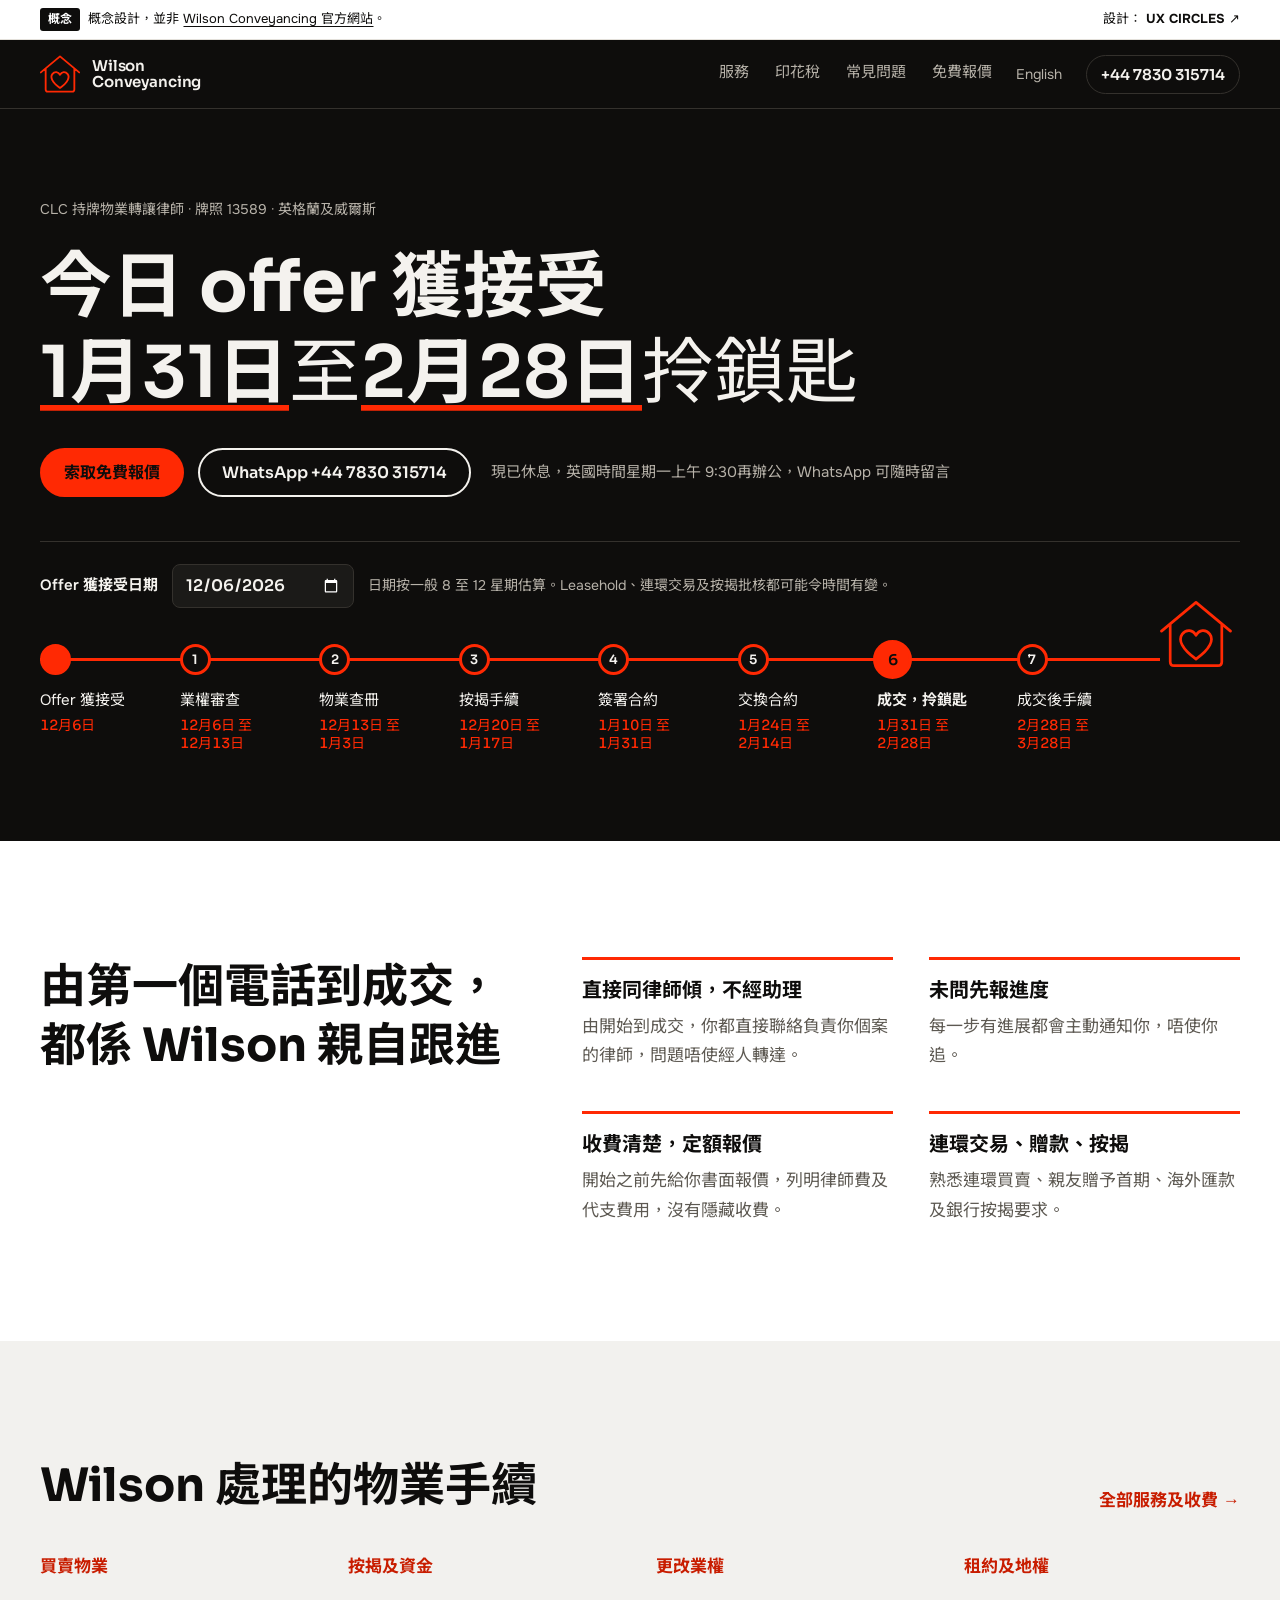
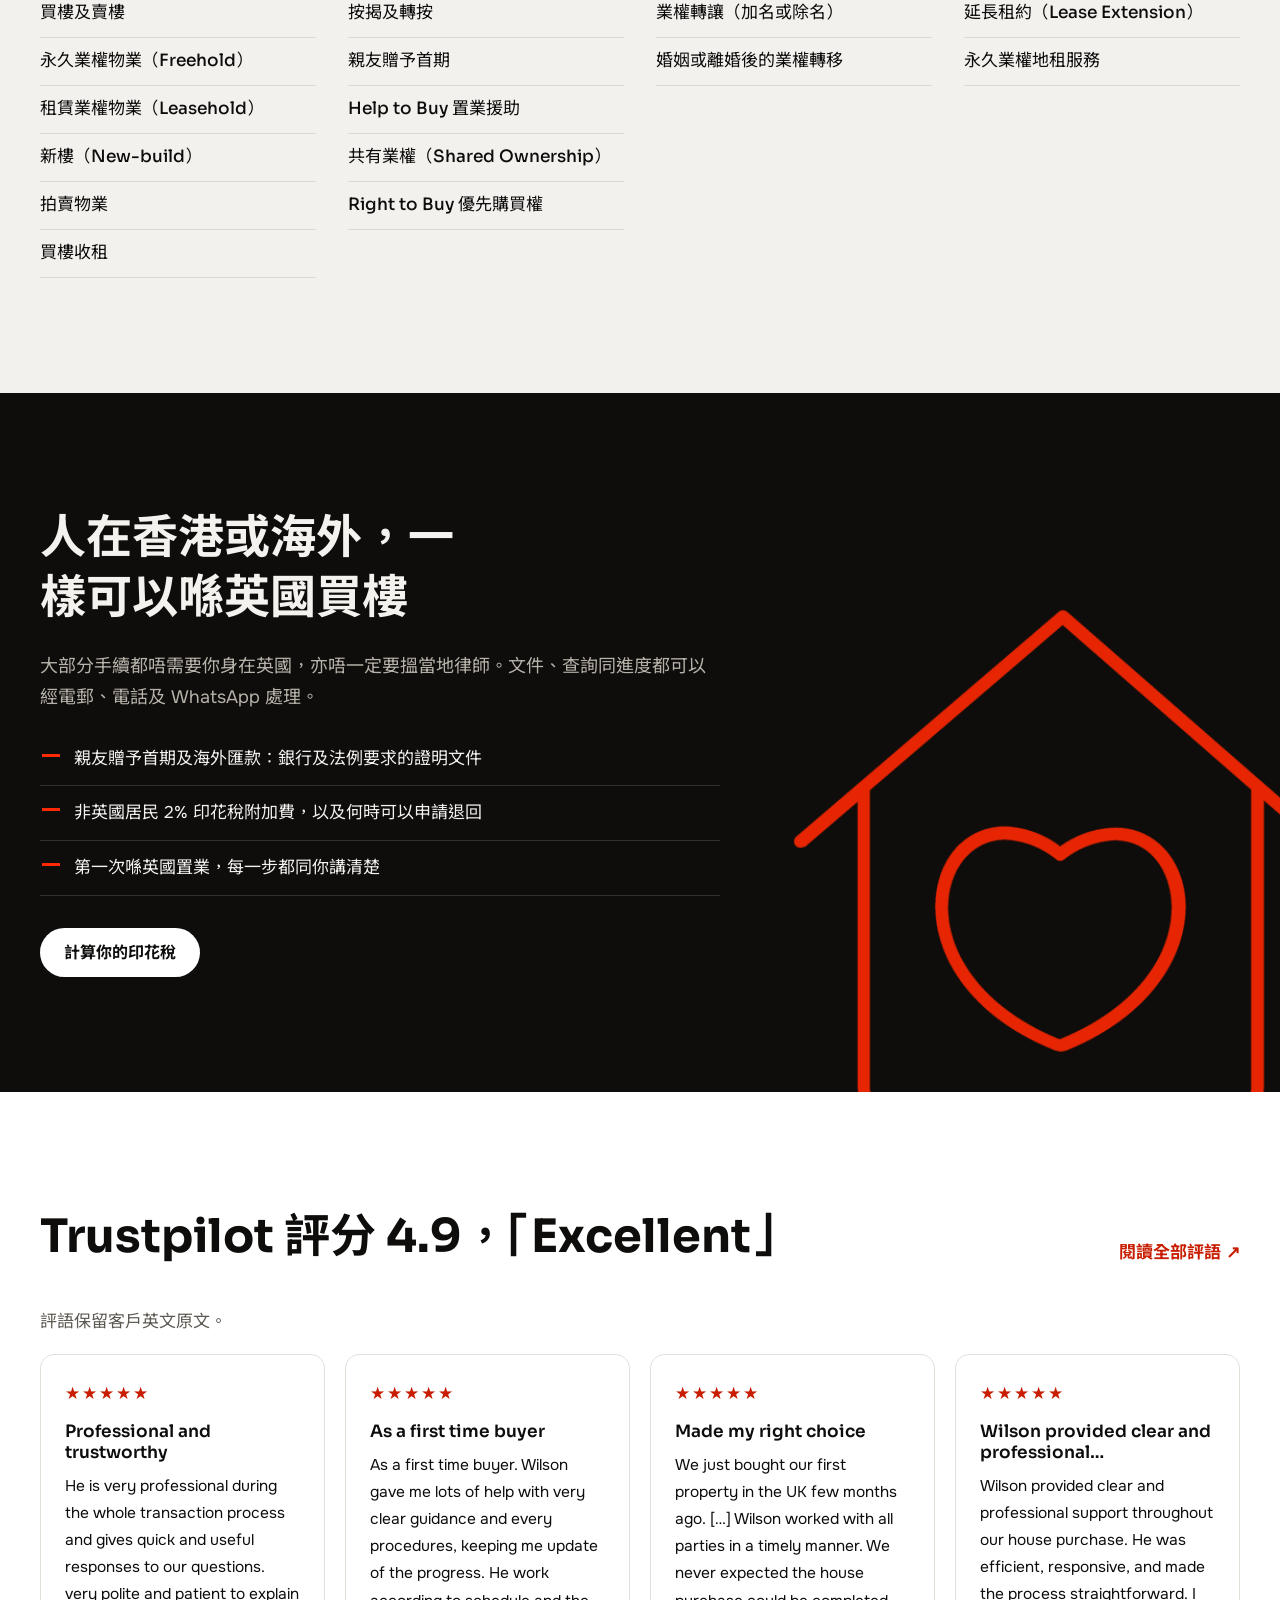
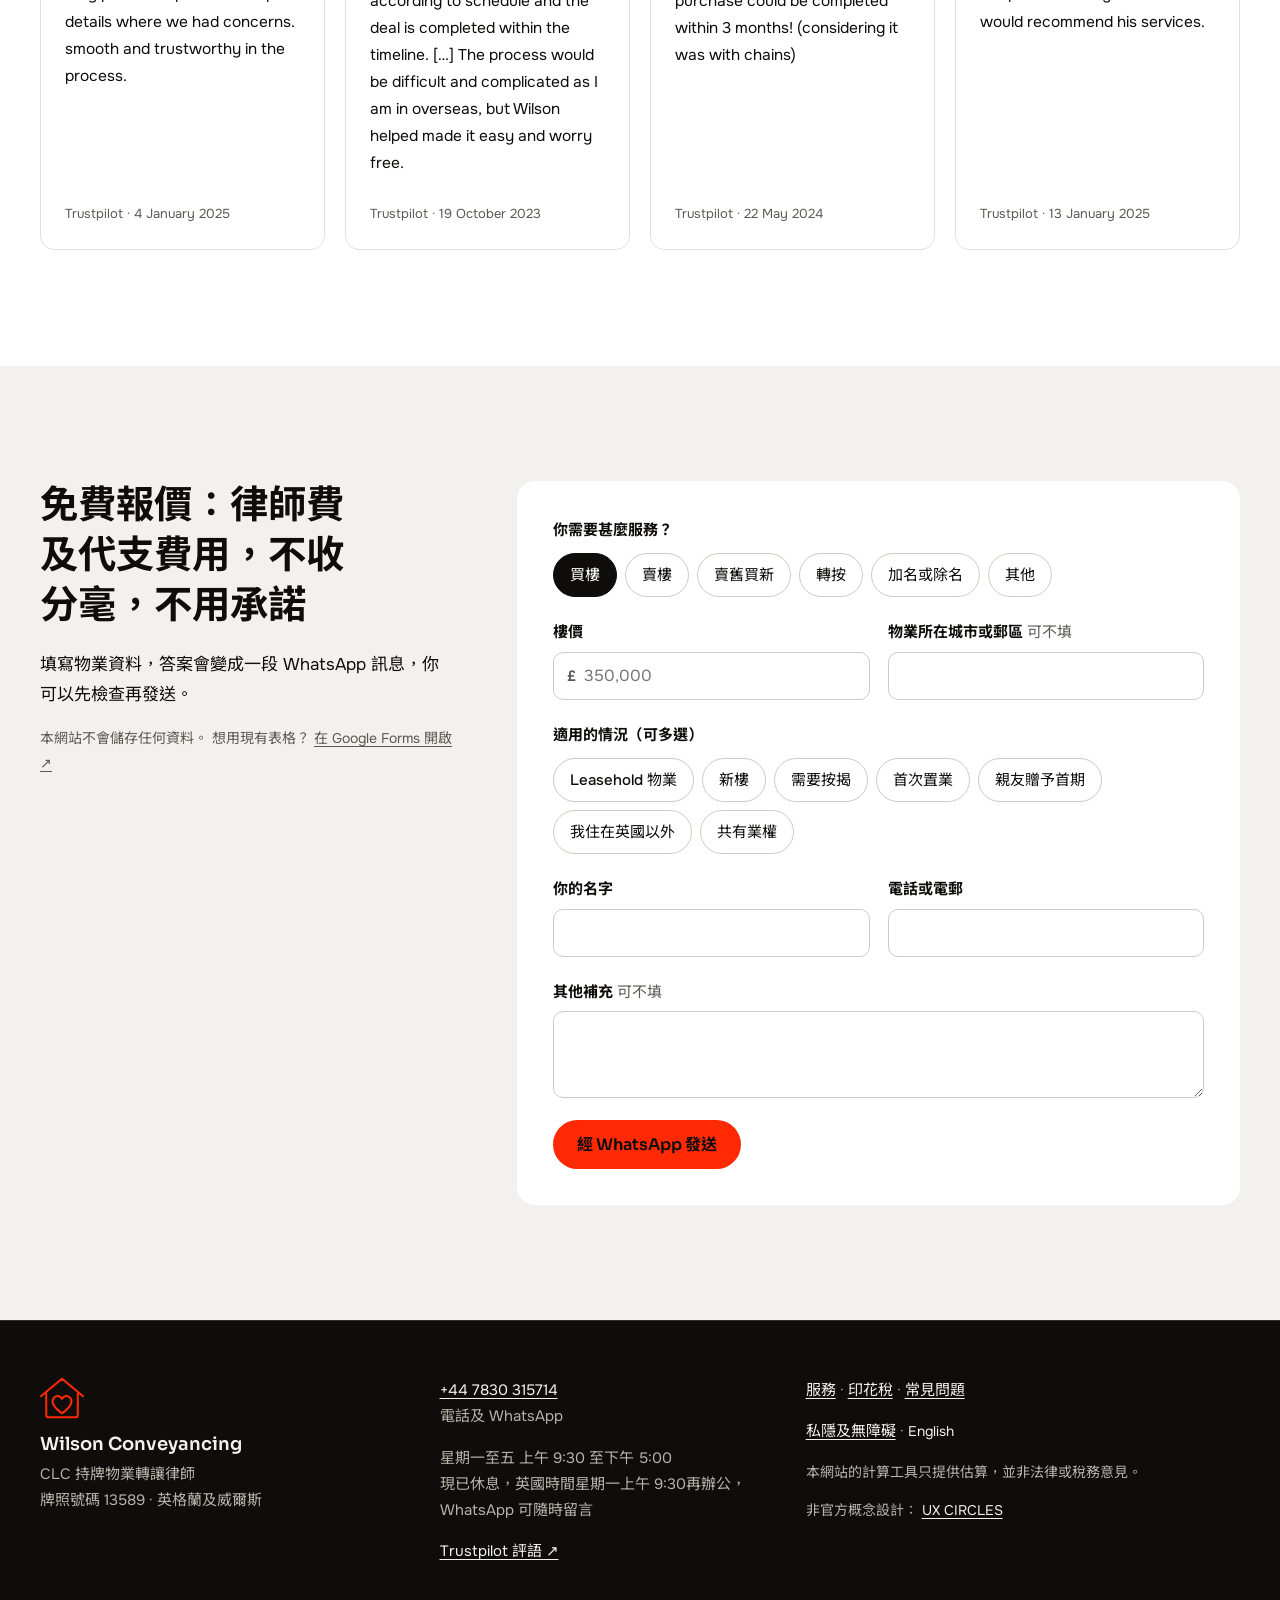
==== zh/index.html @ d103809d "Wilson Conveyancing redesign concept (EN + 繁中) Co-Authored-By: Claude Opus 5.5 <noreply@anthropic.co" ====
<!doctype html>
<html lang="zh-Hant-HK">
<head>
<meta charset="utf-8">
<meta name="viewport" content="width=device-width, initial-scale=1">
<meta name="robots" content="noindex, nofollow">
<title>Wilson Conveyancing · CLC 持牌物業轉讓律師</title>
<meta name="description" content="英格蘭及威爾斯物業轉讓，直接聯絡負責律師。免費報價。">
<link rel="alternate" hreflang="en" href="https://uxcircles.github.io/wilsonconveyancing/">
<link rel="alternate" hreflang="zh-Hant" href="https://uxcircles.github.io/wilsonconveyancing/zh/">
<link rel="icon" type="image/png" href="../assets/img/favicon.png">
<link rel="apple-touch-icon" href="../assets/img/apple-touch-icon.png">
<meta name="theme-color" content="#0e0d0c">
<link rel="preload" href="../assets/fonts/sora.woff2" as="font" type="font/woff2" crossorigin>
<link rel="preload" href="../assets/fonts/onest.woff2" as="font" type="font/woff2" crossorigin>
<link rel="stylesheet" href="../assets/site.css?v=2">
<script defer src="../assets/site.js?v=2"></script>
</head>
<body>
<a class="skip" href="#main">跳至內容</a>
<div class="concept-bar" role="note">
  <div class="wrap concept-in">
    <p><span class="concept-tag">概念</span>概念設計，並非 <a href="https://www.wilsonconveyancing.com/" target="_blank" rel="noopener">Wilson Conveyancing 官方網站</a>。</p>
    <a class="concept-by" href="https://ux-circles.com/professionals" target="_blank" rel="noopener">設計： <strong>UX CIRCLES</strong> ↗</a>
  </div>
</div>
<header class="site-head">
  <div class="wrap head-in">
    <a class="brand" href="../zh/" aria-label="Wilson Conveyancing 首頁">
      <svg class="brand-mark" viewBox="0 0 240 225" aria-hidden="true"><path d="M5 103 L120 7 L235 103 M34 79 V205 Q34 218 47 218 H193 Q206 218 206 205 V79 M120 196 C72 162 60 132 74 113 C88 95 110 99 120 117 C130 99 152 95 166 113 C180 132 168 162 120 196 Z"/></svg>
      <span class="brand-name">Wilson<br>Conveyancing</span>
    </a>
    <nav class="nav" aria-label="主選單"><a href="../zh/services.html">服務</a><a href="../zh/stamp-duty.html">印花稅</a><a href="../zh/faqs.html">常見問題</a><a href="../zh/#quote">免費報價</a></nav>
    <a class="lang" href="../" lang="en" hreflang="en">English</a>
    <a class="head-call" href="tel:+447830315714">+44 7830 315714</a>
    <button class="menu-btn" type="button" aria-expanded="false" aria-controls="menu">選單</button>
  </div>
  <div class="menu" id="menu" hidden>
    <nav class="wrap" aria-label="選單">
      <a href="../zh/services.html">服務</a><a href="../zh/stamp-duty.html">印花稅</a><a href="../zh/faqs.html">常見問題</a><a href="../zh/#quote">免費報價</a>
      <a href="tel:+447830315714">致電 +44 7830 315714</a>
      <a href="https://wa.me/447830315714?text=%E4%BD%A0%E5%A5%BD%20Wilson%EF%BC%8C%E6%88%91%E6%83%B3%E6%9F%A5%E8%A9%A2%E7%89%A9%E6%A5%AD%E8%BD%89%E8%AE%93%E3%80%82">WhatsApp</a>
      <a class="lang" href="../" lang="en" hreflang="en">English</a>
    </nav>
  </div>
</header>
<main id="main">
<section class="hero" aria-labelledby="h1">
  <div class="wrap">
    <p class="licence">CLC 持牌物業轉讓律師 · 牌照 13589 · 英格蘭及威爾斯</p>
    <h1 id="h1"><span data-h1a>今日 offer 獲接受</span><br><span class="h1-2"><span data-k1>1月12日</span>至<span data-k2>2月9日</span>拎鎖匙</span></h1>
    <div class="hero-act">
      <a class="btn btn-red" href="#quote">索取免費報價</a>
      <a class="btn btn-line" href="https://wa.me/447830315714?text=%E4%BD%A0%E5%A5%BD%20Wilson%EF%BC%8C%E6%88%91%E7%9A%84%20offer%20%E5%B7%B2%E7%8D%B2%E6%8E%A5%E5%8F%97%EF%BC%8C%E6%83%B3%E5%A7%94%E8%A8%97%E4%BD%A0%E8%BE%A6%E7%90%86%E7%89%A9%E6%A5%AD%E8%BD%89%E8%AE%93%E3%80%82">WhatsApp +44 7830 315714</a>
      <p class="open-now" data-open></p>
    </div>
    <form class="when" data-when onsubmit="return false">
      <label for="offer">Offer 獲接受日期</label>
      <input id="offer" name="offer" type="date" value="2026-11-17">
      <p class="when-note">日期按一般 8 至 12 星期估算。Leasehold、連環交易及按揭批核都可能令時間有變。</p>
    </form>
    <ol class="track" aria-label="七個步驟及預計日期">
      <li class="stop is-today"><span class="stop-n" aria-hidden="true"></span><span class="stop-name">Offer 獲接受</span><time class="stop-date" data-today>11月17日</time></li>
      <li class="stop" data-from="0" data-to="1">
        <span class="stop-n">1</span>
        <span class="stop-name">業權審查</span>
        <time class="stop-date" data-range>11月17日 至 11月24日</time>
      </li>
      <li class="stop" data-from="1" data-to="4">
        <span class="stop-n">2</span>
        <span class="stop-name">物業查冊</span>
        <time class="stop-date" data-range>11月24日 至 12月15日</time>
      </li>
      <li class="stop" data-from="2" data-to="6">
        <span class="stop-n">3</span>
        <span class="stop-name">按揭手續</span>
        <time class="stop-date" data-range>12月1日 至 12月29日</time>
      </li>
      <li class="stop" data-from="5" data-to="8">
        <span class="stop-n">4</span>
        <span class="stop-name">簽署合約</span>
        <time class="stop-date" data-range>12月22日 至 1月12日</time>
      </li>
      <li class="stop" data-from="7" data-to="10">
        <span class="stop-n">5</span>
        <span class="stop-name">交換合約</span>
        <time class="stop-date" data-range>1月5日 至 1月26日</time>
      </li>
      <li class="stop is-keys" data-from="8" data-to="12">
        <span class="stop-n">6</span>
        <span class="stop-name">成交，拎鎖匙</span>
        <time class="stop-date" data-range>1月12日 至 2月9日</time>
      </li>
      <li class="stop" data-from="12" data-to="16">
        <span class="stop-n">7</span>
        <span class="stop-name">成交後手續</span>
        <time class="stop-date" data-range>2月9日 至 3月9日</time>
      </li>
      <li class="stop is-home"><svg class="track-house" viewBox="0 0 240 225" aria-hidden="true"><path d="M5 103 L120 7 L235 103 M34 79 V205 Q34 218 47 218 H193 Q206 218 206 205 V79 M120 196 C72 162 60 132 74 113 C88 95 110 99 120 117 C130 99 152 95 166 113 C180 132 168 162 120 196 Z"/></svg><span class="sr">你的新居</span></li>
    </ol>
  </div>
</section>

<section class="why" aria-labelledby="why-h">
  <div class="wrap why-in">
    <h2 id="why-h">由第一個電話到成交，都係 Wilson 親自跟進</h2>
    <ul class="why-list"><li><h3>直接同律師傾，不經助理</h3><p>由開始到成交，你都直接聯絡負責你個案的律師，問題唔使經人轉達。</p></li><li><h3>未問先報進度</h3><p>每一步有進展都會主動通知你，唔使你追。</p></li><li><h3>收費清楚，定額報價</h3><p>開始之前先給你書面報價，列明律師費及代支費用，沒有隱藏收費。</p></li><li><h3>連環交易、贈款、按揭</h3><p>熟悉連環買賣、親友贈予首期、海外匯款及銀行按揭要求。</p></li></ul>
  </div>
</section>

<section class="svc" aria-labelledby="svc-h">
  <div class="wrap">
    <div class="sec-head">
      <h2 id="svc-h">Wilson 處理的物業手續</h2>
      <a class="more" href="../zh/services.html">全部服務及收費 →</a>
    </div>
    <div class="svc-grid"><div class="svc-group">
        <h3>買賣物業</h3>
        <ul><li>買樓及賣樓</li><li>永久業權物業（Freehold）</li><li>租賃業權物業（Leasehold）</li><li>新樓（New-build）</li><li>拍賣物業</li><li>買樓收租</li></ul>
      </div><div class="svc-group">
        <h3>按揭及資金</h3>
        <ul><li>按揭及轉按</li><li>親友贈予首期</li><li>Help to Buy 置業援助</li><li>共有業權（Shared Ownership）</li><li>Right to Buy 優先購買權</li></ul>
      </div><div class="svc-group">
        <h3>更改業權</h3>
        <ul><li>業權轉讓（加名或除名）</li><li>婚姻或離婚後的業權轉移</li></ul>
      </div><div class="svc-group">
        <h3>租約及地權</h3>
        <ul><li>延長租約（Lease Extension）</li><li>永久業權地租服務</li></ul>
      </div></div>
  </div>
</section>

<section class="abroad" aria-labelledby="abroad-h">
  <div class="wrap abroad-in">
    <div>
      <h2 id="abroad-h">人在香港或海外，一樣可以喺英國買樓</h2>
      <p>大部分手續都唔需要你身在英國，亦唔一定要搵當地律師。文件、查詢同進度都可以經電郵、電話及 WhatsApp 處理。</p>
      <ul class="ticks">
        <li>親友贈予首期及海外匯款：銀行及法例要求的證明文件</li>
        <li>非英國居民 2% 印花稅附加費，以及何時可以申請退回</li>
        <li>第一次喺英國置業，每一步都同你講清楚</li>
      </ul>
      <a class="btn btn-ink" href="../zh/stamp-duty.html">計算你的印花稅</a>
    </div>
  </div>
</section>

<section class="reviews" aria-labelledby="rev-h">
  <div class="wrap">
    <div class="sec-head">
      <h2 id="rev-h">Trustpilot 評分 4.9，「Excellent」</h2>
      <a class="more" href="https://uk.trustpilot.com/review/wilsonconveyancing.com" target="_blank" rel="noopener">閱讀全部評語 ↗</a>
    </div>
    <p class="rev-note">評語保留客戶英文原文。</p>
    <div class="rev-grid"><figure class="review">
        <div class="stars" role="img" aria-label="5 星（滿分 5 星）">★★★★★</div>
        <blockquote lang="en"><p class="review-t">Professional and trustworthy</p><p>He is very professional during the whole transaction process and gives quick and useful responses to our questions. very polite and patient to explain details where we had concerns. smooth and trustworthy in the process.</p></blockquote>
        <figcaption>Trustpilot · 4 January 2025</figcaption>
      </figure><figure class="review">
        <div class="stars" role="img" aria-label="5 星（滿分 5 星）">★★★★★</div>
        <blockquote lang="en"><p class="review-t">As a first time buyer</p><p>As a first time buyer. Wilson gave me lots of help with very clear guidance and every procedures, keeping me update of the progress. He work according to schedule and the deal is completed within the timeline. […] The process would be difficult and complicated as I am in overseas, but Wilson helped made it easy and worry free.</p></blockquote>
        <figcaption>Trustpilot · 19 October 2023</figcaption>
      </figure><figure class="review">
        <div class="stars" role="img" aria-label="5 星（滿分 5 星）">★★★★★</div>
        <blockquote lang="en"><p class="review-t">Made my right choice</p><p>We just bought our first property in the UK few months ago. […] Wilson worked with all parties in a timely manner. We never expected the house purchase could be completed within 3 months! (considering it was with chains)</p></blockquote>
        <figcaption>Trustpilot · 22 May 2024</figcaption>
      </figure><figure class="review">
        <div class="stars" role="img" aria-label="5 星（滿分 5 星）">★★★★★</div>
        <blockquote lang="en"><p class="review-t">Wilson provided clear and professional…</p><p>Wilson provided clear and professional support throughout our house purchase. He was efficient, responsive, and made the process straightforward. I would recommend his services.</p></blockquote>
        <figcaption>Trustpilot · 13 January 2025</figcaption>
      </figure></div>
  </div>
</section>

<section class="quote" id="quote" aria-labelledby="quote-h">
  <div class="wrap quote-in">
    <div class="quote-intro">
      <h2 id="quote-h">免費報價：律師費及代支費用，不收分毫，不用承諾</h2>
      <p>填寫物業資料，答案會變成一段 WhatsApp 訊息，你可以先檢查再發送。</p>
      <p class="small">本網站不會儲存任何資料。 想用現有表格？ <a href="https://docs.google.com/forms/d/e/1FAIpQLSc4QtbSvw-BhrDXk7WS0zhD2-UsG5Y28SyGAZ3gGmLEoxiXWg/viewform" target="_blank" rel="noopener">在 Google Forms 開啟 ↗</a></p>
    </div>
    <form class="qform" data-quote novalidate>
      <fieldset><legend>你需要甚麼服務？</legend><div class="pills"><label class="pill"><input type="radio" name="need" value="buy" checked><span>買樓</span></label><label class="pill"><input type="radio" name="need" value="sell"><span>賣樓</span></label><label class="pill"><input type="radio" name="need" value="both"><span>賣舊買新</span></label><label class="pill"><input type="radio" name="need" value="remortgage"><span>轉按</span></label><label class="pill"><input type="radio" name="need" value="equity"><span>加名或除名</span></label><label class="pill"><input type="radio" name="need" value="other"><span>其他</span></label></div></fieldset>
      <div class="row2">
        <label><span>樓價</span><span class="money"><span aria-hidden="true">£</span><input name="price" inputmode="numeric" autocomplete="off" placeholder="350,000"></span></label>
        <label><span>物業所在城市或郵區 <span class="opt">可不填</span></span><input name="where" autocomplete="off"></label>
      </div>
      <fieldset><legend>適用的情況（可多選）</legend><div class="pills"><label class="pill"><input type="checkbox" name="flag" value="leasehold"><span>Leasehold 物業</span></label><label class="pill"><input type="checkbox" name="flag" value="newbuild"><span>新樓</span></label><label class="pill"><input type="checkbox" name="flag" value="mortgage"><span>需要按揭</span></label><label class="pill"><input type="checkbox" name="flag" value="ftb"><span>首次置業</span></label><label class="pill"><input type="checkbox" name="flag" value="gift"><span>親友贈予首期</span></label><label class="pill"><input type="checkbox" name="flag" value="abroad"><span>我住在英國以外</span></label><label class="pill"><input type="checkbox" name="flag" value="shared"><span>共有業權</span></label></div></fieldset>
      <div class="row2">
        <label>你的名字<input name="name" autocomplete="name" required></label>
        <label>電話或電郵<input name="contact" autocomplete="email" required></label>
      </div>
      <label><span>其他補充 <span class="opt">可不填</span></span><textarea name="note" rows="3"></textarea></label>
      <p class="form-err" data-err role="alert" hidden>請填寫名字及電話或電郵。</p>
      <button class="btn btn-red" type="submit">經 WhatsApp 發送</button>
    </form>
  </div>
</section>

</main>
<footer class="foot">
  <div class="wrap foot-grid">
    <div class="foot-brand">
      <svg class="foot-mark" viewBox="0 0 240 225" aria-hidden="true"><path d="M5 103 L120 7 L235 103 M34 79 V205 Q34 218 47 218 H193 Q206 218 206 205 V79 M120 196 C72 162 60 132 74 113 C88 95 110 99 120 117 C130 99 152 95 166 113 C180 132 168 162 120 196 Z"/></svg>
      <p class="foot-name">Wilson Conveyancing</p>
      <p>CLC 持牌物業轉讓律師<br>牌照號碼 13589 · 英格蘭及威爾斯</p>
    </div>
    <div>
      <p><a href="tel:+447830315714">+44 7830 315714</a><br>電話及 WhatsApp</p>
      <p>星期一至五 上午 9:30 至下午 5:00<br><span class="open-now" data-open></span></p>
      <p><a href="https://uk.trustpilot.com/review/wilsonconveyancing.com" target="_blank" rel="noopener">Trustpilot 評語 ↗</a></p>
    </div>
    <div>
      <p><a href="../zh/services.html">服務</a> · <a href="../zh/stamp-duty.html">印花稅</a> · <a href="../zh/faqs.html">常見問題</a></p>
      <p><a href="../zh/privacy.html">私隱及無障礙</a> · <a class="lang" href="../" lang="en" hreflang="en">English</a></p>
      <p class="small">本網站的計算工具只提供估算，並非法律或稅務意見。</p>
      <p class="small">非官方概念設計： <a href="https://ux-circles.com/professionals" target="_blank" rel="noopener">UX CIRCLES</a></p>
    </div>
  </div>
</footer>
<nav class="mbar" aria-label="快捷操作">
  <a href="tel:+447830315714">致電</a>
  <a href="https://wa.me/447830315714?text=%E4%BD%A0%E5%A5%BD%20Wilson%EF%BC%8C%E6%88%91%E6%83%B3%E6%9F%A5%E8%A9%A2%E7%89%A9%E6%A5%AD%E8%BD%89%E8%AE%93%E3%80%82">WhatsApp</a>
  <a href="../zh/#quote">免費報價</a>
</nav>
</body>
</html>
---- assets/site.css ----
/* Wilson Conveyancing concept. One vermilion line (the firm's house-and-heart mark) on ink and white. */
@font-face { font-family: "Sora"; src: url("fonts/sora.woff2") format("woff2"); font-weight: 300 800; font-display: swap; }
@font-face { font-family: "Onest"; src: url("fonts/onest.woff2") format("woff2"); font-weight: 400 700; font-display: swap; }
@font-face { font-family: "Chiron Hei HK"; src: url("fonts/chiron-400.woff2") format("woff2"); font-weight: 400; font-display: swap; }
@font-face { font-family: "Chiron Hei HK"; src: url("fonts/chiron-700.woff2") format("woff2"); font-weight: 600 800; font-display: swap; }

:root {
  --ink: #0e0d0c;
  --ink-2: #1b1a18;
  --ink-line: #34312d;
  --paper: #ffffff;
  --mist: #f2f1ee;
  --stone: #5d5952;
  --red: #ff2903;      /* the logo line, sampled from their PNG */
  --red-text: #c81d00; /* the same red, darkened for text on white (AA) */
  --on-ink: #f4f2ee;
  --on-ink-2: #b7b2a9;
  --display: "Sora", "Chiron Hei HK", system-ui, sans-serif;
  --text: "Onest", "Chiron Hei HK", system-ui, sans-serif;
  --head-h: 68px;
  --line: 3px;
}
:lang(zh-Hant-HK), :lang(zh-Hant) { --display: "Sora", "Chiron Hei HK", sans-serif; --text: "Onest", "Chiron Hei HK", sans-serif; }

*, *::before, *::after { box-sizing: border-box; }
html, body { overflow-x: clip; }
html { scroll-padding-top: calc(var(--head-h) + 16px); -webkit-text-size-adjust: 100%; }
body { margin: 0; background: var(--paper); color: var(--ink); font: 400 1.0625rem/1.6 var(--text); }
:lang(zh-Hant-HK) body, html:lang(zh-Hant-HK) body { line-height: 1.75; }
img, svg { display: block; max-width: 100%; }
a { color: inherit; text-underline-offset: .2em; text-decoration-thickness: 1px; }
a:hover { text-decoration-color: var(--red); }
:focus-visible { outline: 3px solid var(--red); outline-offset: 3px; border-radius: 2px; }
h1, h2, h3 { font-family: var(--display); font-weight: 600; letter-spacing: -.02em; line-height: 1.12; margin: 0 0 .5em; text-wrap: balance; }
html:lang(zh-Hant-HK) h1, html:lang(zh-Hant-HK) h2, html:lang(zh-Hant-HK) h3 { letter-spacing: 0; line-height: 1.3; font-weight: 700; }
p { margin: 0 0 1em; }
.wrap { width: min(1200px, 100% - 40px); margin-inline: auto; }
.small { font-size: .875rem; color: var(--stone); }
.sr { position: absolute; width: 1px; height: 1px; overflow: hidden; clip: rect(0 0 0 0); white-space: nowrap; }
.skip { position: absolute; left: 12px; top: -60px; z-index: 100; background: var(--red); color: var(--ink); padding: 10px 14px; font-weight: 600; }
.skip:focus { top: 12px; }

/* ---------- concept bar ---------- */
.concept-bar { background: var(--paper); color: var(--ink); font-size: .8125rem; border-bottom: 1px solid #e3e0da; }
.concept-in { display: flex; gap: 8px 20px; justify-content: space-between; align-items: center; padding: 8px 0; flex-wrap: wrap; }
.concept-in p { margin: 0; }
.concept-tag { display: inline-block; background: var(--ink); color: var(--paper); font-weight: 600; padding: 1px 8px; margin-right: 8px; border-radius: 3px; font-size: .75rem; letter-spacing: .02em; }
.concept-by { text-decoration: none; white-space: nowrap; }

/* ---------- header ---------- */
.site-head { position: sticky; top: 0; z-index: 50; background: var(--ink); color: var(--on-ink); border-bottom: 1px solid var(--ink-line); }
.head-in { display: flex; align-items: center; gap: 24px; min-height: var(--head-h); }
.brand { display: flex; align-items: center; gap: 12px; text-decoration: none; margin-right: auto; }
.brand-mark { width: 40px; height: 38px; fill: none; stroke: var(--red); stroke-width: 11; stroke-linecap: round; stroke-linejoin: round; }
.brand-name { font: 600 .9375rem/1.1 var(--display); letter-spacing: -.01em; }
.nav { display: flex; gap: 26px; font-size: .9375rem; }
.nav a { text-decoration: none; color: var(--on-ink-2); padding: 8px 0; border-bottom: var(--line) solid transparent; }
.nav a:hover, .nav a[aria-current] { color: var(--on-ink); border-bottom-color: var(--red); }
.lang { font-size: .875rem; text-decoration: none; color: var(--on-ink-2); }
.head-call { font: 600 .9375rem var(--display); text-decoration: none; white-space: nowrap; padding: 9px 14px; border: 1px solid var(--ink-line); border-radius: 999px; }
.head-call:hover { border-color: var(--red); }
.menu-btn { display: none; font: 600 .9375rem var(--text); color: var(--on-ink); background: none; border: 1px solid var(--ink-line); border-radius: 999px; padding: 10px 16px; min-height: 44px; cursor: pointer; }
.menu { background: var(--ink); border-top: 1px solid var(--ink-line); }
.menu nav { display: grid; padding: 8px 0 20px; }
.menu a { padding: 14px 0; text-decoration: none; border-bottom: 1px solid var(--ink-line); font: 500 1.125rem var(--display); }

/* ---------- buttons ---------- */
.btn { display: inline-flex; align-items: center; justify-content: center; min-height: 48px; padding: 12px 22px; border-radius: 999px; font: 600 1rem var(--display); text-decoration: none; border: 2px solid transparent; cursor: pointer; }
.btn-red { background: var(--red); color: var(--ink); }
.btn-red:hover { background: #ff5a3b; }
.btn-line { border-color: currentColor; color: inherit; }
.btn-line:hover { border-color: var(--red); }
.btn-ink { background: var(--ink); color: var(--paper); }
.btn-ink:hover { background: #2a2825; }

/* ---------- hero: the calendar ---------- */
.hero { background: var(--ink); color: var(--on-ink); padding: clamp(40px, 7vw, 88px) 0 clamp(48px, 7vw, 96px); }
.licence { font-size: .875rem; color: var(--on-ink-2); margin-bottom: 22px; }
.hero h1 { font-size: clamp(2.5rem, 6.4vw, 5.75rem); font-weight: 600; line-height: 1.02; letter-spacing: -.035em; max-width: 17ch; margin-bottom: 32px; }
html:lang(zh-Hant-HK) .hero h1 { font-size: clamp(2.25rem, 5.6vw, 5rem); line-height: 1.2; letter-spacing: 0; max-width: 13em; }
.h1-2 { font-weight: 300; color: var(--on-ink); }
html:lang(zh-Hant-HK) .h1-2 { font-weight: 400; }
.h1-2 [data-k1], .h1-2 [data-k2] { font-weight: 600; white-space: nowrap; background: linear-gradient(var(--red), var(--red)) 0 92% / 100% .08em no-repeat; }
.hero-act { display: flex; flex-wrap: wrap; align-items: center; gap: 12px 14px; margin-bottom: 44px; }
.hero-act .open-now { margin: 0 0 0 6px; }
.open-now { font-size: .9375rem; color: var(--on-ink-2); }
.open-now[data-state="open"]::before { content: ""; display: inline-block; width: 9px; height: 9px; border-radius: 50%; background: #34c46a; margin-right: 8px; vertical-align: 1px; }
.when { display: flex; flex-wrap: wrap; align-items: center; gap: 8px 14px; margin-bottom: 36px; padding-top: 22px; border-top: 1px solid var(--ink-line); }
.when label { font-weight: 600; font-size: .9375rem; }
.hero .when input[type=date] { width: auto; font: 600 1rem var(--display); color: var(--on-ink); background: var(--ink-2); border: 1px solid var(--ink-line); border-radius: 8px; padding: 9px 12px; min-height: 44px; color-scheme: dark; }
.when-note { margin: 0; font-size: .875rem; color: var(--on-ink-2); flex: 1 1 320px; }

.track { list-style: none; margin: 0; padding: 0; display: grid; grid-template-columns: repeat(8, minmax(0, 1fr)) 84px; }
.stop { position: relative; padding-top: 46px; padding-right: 12px; }
.stop::before { content: ""; position: absolute; left: 0; right: 0; top: 14px; height: var(--line); background: var(--red); transform-origin: left; }
.stop-n { position: absolute; top: 0; left: 0; width: 31px; height: 31px; border-radius: 50%; background: var(--ink); border: var(--line) solid var(--red); display: grid; place-items: center; font: 600 .8125rem var(--display); z-index: 1; }
.is-today .stop-n { background: var(--red); }
.is-keys .stop-n { width: 39px; height: 39px; top: -4px; left: -4px; background: var(--red); color: var(--ink); font-size: .9375rem; }
.stop-name { display: block; font-size: .9375rem; line-height: 1.35; margin-bottom: 6px; }
.is-keys .stop-name { font-weight: 600; }
.stop-date { display: block; word-break: keep-all; font: 500 .875rem var(--display); color: var(--red); font-variant-numeric: tabular-nums; }
.is-home { padding: 0; }
.is-home::before { right: 50%; }
.track-house { position: absolute; left: 4px; top: -44px; width: 72px; height: 68px; fill: none; stroke: var(--red); stroke-width: 9; stroke-linecap: round; stroke-linejoin: round; background: var(--ink); }
/* draw-on */
.js .track .stop::before { transform: scaleX(0); transition: transform .32s linear; }
.js .track .stop-n, .js .track .stop-name, .js .track .stop-date { opacity: 0; transition: opacity .3s; }
.js .track-house path { stroke-dasharray: 1400; stroke-dashoffset: 1400; transition: stroke-dashoffset 1.1s ease-out; }
.js .track.drawn .stop::before { transform: none; }
.js .track.drawn .stop-n, .js .track.drawn .stop-name, .js .track.drawn .stop-date { opacity: 1; }
.js .track.drawn .track-house path { stroke-dashoffset: 0; }
.js .track.drawn .stop:nth-child(2)::before, .js .track.drawn .stop:nth-child(2) > * { transition-delay: .3s; }
.js .track.drawn .stop:nth-child(3)::before, .js .track.drawn .stop:nth-child(3) > * { transition-delay: .6s; }
.js .track.drawn .stop:nth-child(4)::before, .js .track.drawn .stop:nth-child(4) > * { transition-delay: .9s; }
.js .track.drawn .stop:nth-child(5)::before, .js .track.drawn .stop:nth-child(5) > * { transition-delay: 1.2s; }
.js .track.drawn .stop:nth-child(6)::before, .js .track.drawn .stop:nth-child(6) > * { transition-delay: 1.5s; }
.js .track.drawn .stop:nth-child(7)::before, .js .track.drawn .stop:nth-child(7) > * { transition-delay: 1.8s; }
.js .track.drawn .stop:nth-child(8)::before, .js .track.drawn .stop:nth-child(8) > * { transition-delay: 2.1s; }
.js .track.drawn .stop:nth-child(9)::before, .js .track.drawn .track-house path { transition-delay: 2.4s; }
@media (prefers-reduced-motion: reduce) {
  .js .track .stop::before, .js .track .stop > *, .js .track-house path { transition: none !important; transform: none !important; opacity: 1 !important; stroke-dashoffset: 0 !important; }
}

/* ---------- sections ---------- */
section { position: relative; }
.why, .svc, .reviews, .abroad, .quote { padding: clamp(64px, 9vw, 120px) 0; }
.sec-head { display: flex; justify-content: space-between; align-items: end; gap: 12px 24px; flex-wrap: wrap; margin-bottom: 40px; }
.sec-head h2 { margin: 0; }
h2 { font-size: clamp(1.875rem, 3.6vw, 3rem); }
.more { font-weight: 600; text-decoration: none; color: var(--red-text); }
.more:hover { text-decoration: underline; }

.why-in { display: grid; grid-template-columns: 5fr 7fr; gap: 40px 72px; align-items: start; }
.why h2 { position: sticky; top: calc(var(--head-h) + 32px); }
.why-list { list-style: none; margin: 0; padding: 0; display: grid; grid-template-columns: 1fr 1fr; gap: 40px 36px; counter-reset: w; }
.why-list li { border-top: var(--line) solid var(--red); padding-top: 18px; }
.why-list h3 { font-size: 1.25rem; margin-bottom: 8px; }
.why-list p { color: var(--stone); margin: 0; }

.svc { background: var(--mist); }
.svc-grid { display: grid; grid-template-columns: repeat(4, 1fr); gap: 32px; }
.svc-group h3 { font-size: 1.0625rem; color: var(--red-text); margin-bottom: 12px; }
.svc-group ul, .svc-block ul { list-style: none; margin: 0; padding: 0; }
.svc-group li { padding: 12px 0; border-bottom: 1px solid #dcd9d3; font: 500 1.0625rem/1.35 var(--display); }

.abroad { background: var(--ink); color: var(--on-ink); overflow: hidden; }
.abroad-in { position: relative; z-index: 1; display: grid; grid-template-columns: minmax(0, 680px); }
.abroad h2 { max-width: 18ch; }
html:lang(zh-Hant-HK) .abroad h2 { max-width: 14em; }
.abroad p { color: var(--on-ink-2); font-size: 1.125rem; }
.abroad::after { content: ""; position: absolute; right: -60px; bottom: -40px; width: min(46vw, 560px); aspect-ratio: 240/225; background: url("img/mark.png") center / contain no-repeat; opacity: .9; pointer-events: none; }
.ticks { list-style: none; padding: 0; margin: 0 0 32px; }
.ticks li { position: relative; padding: 12px 0 12px 34px; border-bottom: 1px solid var(--ink-line); }
.ticks li::before { content: ""; position: absolute; left: 2px; top: 22px; width: 18px; height: var(--line); background: var(--red); }
.abroad .btn-ink { background: var(--paper); color: var(--ink); }

.rev-note { color: var(--stone); }
.rev-grid { display: grid; grid-template-columns: repeat(4, 1fr); gap: 20px; }
.review { margin: 0; padding: 24px; border: 1px solid #e3e0da; border-radius: 14px; display: flex; flex-direction: column; }
.stars { color: var(--red-text); letter-spacing: 2px; margin-bottom: 12px; }
.review blockquote { margin: 0 0 16px; flex: 1; }
.review blockquote p { font-size: .9688rem; margin: 0 0 .6em; }
.review .review-t { font: 600 1.0625rem var(--display); }
.review figcaption { font-size: .8125rem; color: var(--stone); }

.quote { background: var(--mist); }
.quote-in { display: grid; grid-template-columns: 4fr 7fr; gap: 40px 64px; align-items: start; }
.quote-intro h2 { font-size: clamp(1.75rem, 3vw, 2.5rem); }
.qform { background: var(--paper); border-radius: 18px; padding: clamp(20px, 3vw, 36px); display: grid; gap: 22px; }
.qform label, .calc > label { display: grid; gap: 6px; font-weight: 600; font-size: .9375rem; }
.opt { font-weight: 400; color: var(--stone); }
fieldset { border: 0; margin: 0; padding: 0; min-width: 0; }
legend { font-weight: 600; font-size: .9375rem; margin-bottom: 10px; padding: 0; }
input:not([type=radio]):not([type=checkbox]), textarea { font: 400 1rem var(--text); color: var(--ink); width: 100%; min-height: 48px; padding: 11px 14px; border: 1.5px solid #cfcbc4; border-radius: 10px; background: var(--paper); }
textarea { resize: vertical; }
input:focus, textarea:focus { border-color: var(--ink); outline: none; box-shadow: 0 0 0 3px rgba(255, 41, 3, .35); }
.money { position: relative; display: block; }
.money > span { position: absolute; left: 14px; top: 50%; transform: translateY(-50%); font-weight: 600; color: var(--stone); }
.money input { padding-left: 30px !important; font-variant-numeric: tabular-nums; }
.row2 { display: grid; grid-template-columns: 1fr 1fr; gap: 18px; }
.pills { display: flex; flex-wrap: wrap; gap: 8px; }
.pill { position: relative; display: inline-flex !important; cursor: pointer; font-weight: 500 !important; }
.pill input { position: absolute; opacity: 0; inset: 0; margin: 0; cursor: pointer; }
.pill span { display: inline-flex; align-items: center; min-height: 44px; padding: 8px 16px; border: 1.5px solid #cfcbc4; border-radius: 999px; font-size: .9375rem; background: var(--paper); }
.pill input:checked + span { background: var(--ink); border-color: var(--ink); color: var(--paper); }
.pill input:focus-visible + span { outline: 3px solid var(--red); outline-offset: 2px; }
.form-err { color: var(--red-text); font-weight: 600; margin: 0; }
.qform .btn { justify-self: start; }

/* ---------- inner pages ---------- */
.page-head { background: var(--ink); color: var(--on-ink); padding: clamp(44px, 6vw, 80px) 0 0; }
.page-head h1 { font-size: clamp(2.25rem, 5vw, 4.25rem); letter-spacing: -.03em; max-width: 16ch; }
.page-head .lede { color: var(--on-ink-2); font-size: 1.125rem; max-width: 62ch; }
.page-head .wrap::after { content: ""; display: block; height: var(--line); margin-top: 40px; background: var(--red); }
.svc-page { display: grid; grid-template-columns: repeat(2, 1fr); gap: 56px 64px; padding: 72px 0; }
.svc-block h2 { font-size: 1.625rem; border-bottom: var(--line) solid var(--red); padding-bottom: 12px; }
.svc-block li { padding: 12px 0; border-bottom: 1px solid #e3e0da; font: 500 1.125rem var(--display); }
.fees { grid-column: 1 / -1; }
.fee-list { display: grid; grid-template-columns: repeat(3, 1fr); gap: 24px; margin: 0 0 20px; }
.fee-list dt { font: 600 1.125rem var(--display); margin-bottom: 6px; }
.fee-list dd { margin: 0; color: var(--stone); }
.fee-list a { color: var(--red-text); font-weight: 600; }

.calc-sec { padding: 64px 0 88px; }
.calc-in { display: grid; grid-template-columns: 1fr 1fr; gap: 40px; align-items: start; }
.calc { display: grid; gap: 22px; }
.money.big input { font: 600 2rem var(--display); min-height: 68px; padding-left: 40px !important; }
.money.big > span { font-size: 2rem; }
.calc-out { background: var(--ink); color: var(--on-ink); border-radius: 18px; padding: clamp(22px, 3vw, 36px); }
.calc-k { color: var(--on-ink-2); margin: 0; font-size: .9375rem; }
.calc-total { font: 600 clamp(2.75rem, 6vw, 4.25rem)/1.05 var(--display); letter-spacing: -.03em; margin: 4px 0 6px; font-variant-numeric: tabular-nums; }
.calc-eff { color: var(--on-ink-2); }
.bands { width: 100%; border-collapse: collapse; margin: 8px 0 18px; font-size: .9375rem; font-variant-numeric: tabular-nums; }
.bands th { text-align: left; font-weight: 500; color: var(--on-ink-2); border-bottom: 1px solid var(--ink-line); padding: 8px 6px 8px 0; }
.bands td { padding: 9px 6px 9px 0; border-bottom: 1px solid var(--ink-line); }
.bands td:last-child, .bands th:last-child { text-align: right; padding-right: 0; }
.calc-notes p { font-size: .9375rem; color: var(--on-ink-2); border-left: var(--line) solid var(--red); padding-left: 12px; }
.calc-foot { margin-top: 32px; max-width: 80ch; }

.faq-list { padding: 48px 0 80px; max-width: 860px; }
.faq { border-bottom: 1px solid #e3e0da; }
.faq summary { list-style: none; cursor: pointer; display: flex; justify-content: space-between; gap: 20px; align-items: center; padding: 24px 0; }
.faq summary::-webkit-details-marker { display: none; }
.faq summary h2 { font-size: clamp(1.25rem, 2.2vw, 1.625rem); margin: 0; }
.faq summary::after { content: ""; flex: none; width: 22px; height: 22px; background: linear-gradient(var(--red), var(--red)) center / 100% 3px no-repeat, linear-gradient(var(--red), var(--red)) center / 3px 100% no-repeat; transition: transform .2s; }
.faq[open] summary::after { transform: rotate(45deg); }
.faq-a { padding: 0 0 24px; max-width: 70ch; }
.faq-a li { margin-bottom: 8px; }
.faq-steps li::marker { font-family: var(--display); font-weight: 600; color: var(--red-text); }
.cta-band { background: var(--ink); color: var(--on-ink); padding: 56px 0; }
.cta-in { display: flex; flex-wrap: wrap; gap: 14px; align-items: center; }
.cta-in h2 { margin: 0 auto 0 0; font-size: clamp(1.5rem, 3vw, 2.25rem); }

.prose { max-width: 760px; padding: 56px 0 88px; }
.prose h2 { font-size: 1.5rem; margin-top: 1.4em; }

.lost { background: var(--ink); color: var(--on-ink); min-height: 70vh; display: grid; align-items: center; padding: 64px 0; }
.lost-line { width: min(600px, 100%); margin-bottom: 40px; fill: var(--red); stroke: var(--red); stroke-width: 3; }
.lost h1 { font-size: clamp(2.25rem, 5vw, 4rem); }
.lost .btn { margin: 8px 8px 0 0; }

/* ---------- footer + phone bar ---------- */
.foot { background: var(--ink); color: var(--on-ink-2); padding: 56px 0 40px; border-top: 1px solid var(--ink-line); font-size: .9375rem; }
.foot a { color: var(--on-ink); }
.foot-grid { display: grid; grid-template-columns: 1.1fr 1fr 1.3fr; gap: 32px; }
.foot-mark { width: 44px; height: 42px; fill: none; stroke: var(--red); stroke-width: 11; stroke-linecap: round; stroke-linejoin: round; margin-bottom: 14px; }
.foot-name { font: 600 1.125rem var(--display); color: var(--on-ink); margin-bottom: 6px; }
.foot .small { color: var(--on-ink-2); }
.mbar { display: none; }

/* ---------- responsive ---------- */
@media (max-width: 1080px) {
  .nav, .head-call { display: none; }
  .head-in > .lang { display: none; }
  .menu-btn { display: inline-flex; align-items: center; }
  .svc-grid { grid-template-columns: 1fr 1fr; }
  .rev-grid { grid-template-columns: 1fr 1fr; }
}
@media (max-width: 860px) {
  .track { grid-template-columns: 1fr; max-width: 520px; }
  .stop { padding: 0 0 26px 52px; min-height: 64px; }
  .stop::before { left: 14px; right: auto; top: 0; bottom: 0; width: var(--line); height: auto; transform-origin: top; }
  .js .track .stop::before { transform: scaleY(0); }
  .stop-n { left: 0; }
  .is-keys .stop-n { left: -4px; }
  .stop-name { padding-top: 4px; }
  .stop-date { display: inline; }
  .is-home { min-height: 80px; padding: 0; }
  .is-home::before { bottom: auto; height: 12px; }
  .track-house { top: 10px; left: -20px; }
  .why-in, .quote-in, .calc-in { grid-template-columns: 1fr; }
  .why h2 { position: static; }
  .svc-page { grid-template-columns: 1fr; }
  .fee-list { grid-template-columns: 1fr; }
  .foot-grid { grid-template-columns: 1fr; }
  .abroad::after { width: 260px; right: -90px; bottom: -70px; opacity: .22; }
  .mbar { display: grid; grid-template-columns: 1fr 1fr 1fr; position: fixed; left: 0; right: 0; bottom: 0; z-index: 60; background: var(--ink); border-top: 1px solid var(--ink-line); padding: 8px 8px calc(8px + env(safe-area-inset-bottom)); gap: 8px; }
  .mbar a { display: flex; align-items: center; justify-content: center; min-height: 48px; border-radius: 999px; text-decoration: none; color: var(--on-ink); font: 600 .9375rem var(--display); border: 1px solid var(--ink-line); }
  .mbar a:last-child { background: var(--red); color: var(--ink); border-color: var(--red); }
  body { padding-bottom: calc(72px + env(safe-area-inset-bottom)); }
  body.menu-open .mbar { display: none; }
}
@media (max-width: 600px) {
  .wrap { width: calc(100% - 32px); }
  :root { --head-h: 62px; }
  .concept-by { display: none; }
  .why-list, .row2, .svc-grid, .rev-grid { grid-template-columns: 1fr; }
  .hero-act .btn { width: 100%; }
  .hero-act .open-now { margin: 0; }
  .brand-mark { width: 34px; height: 32px; }
  .cta-in .btn { width: 100%; }
}
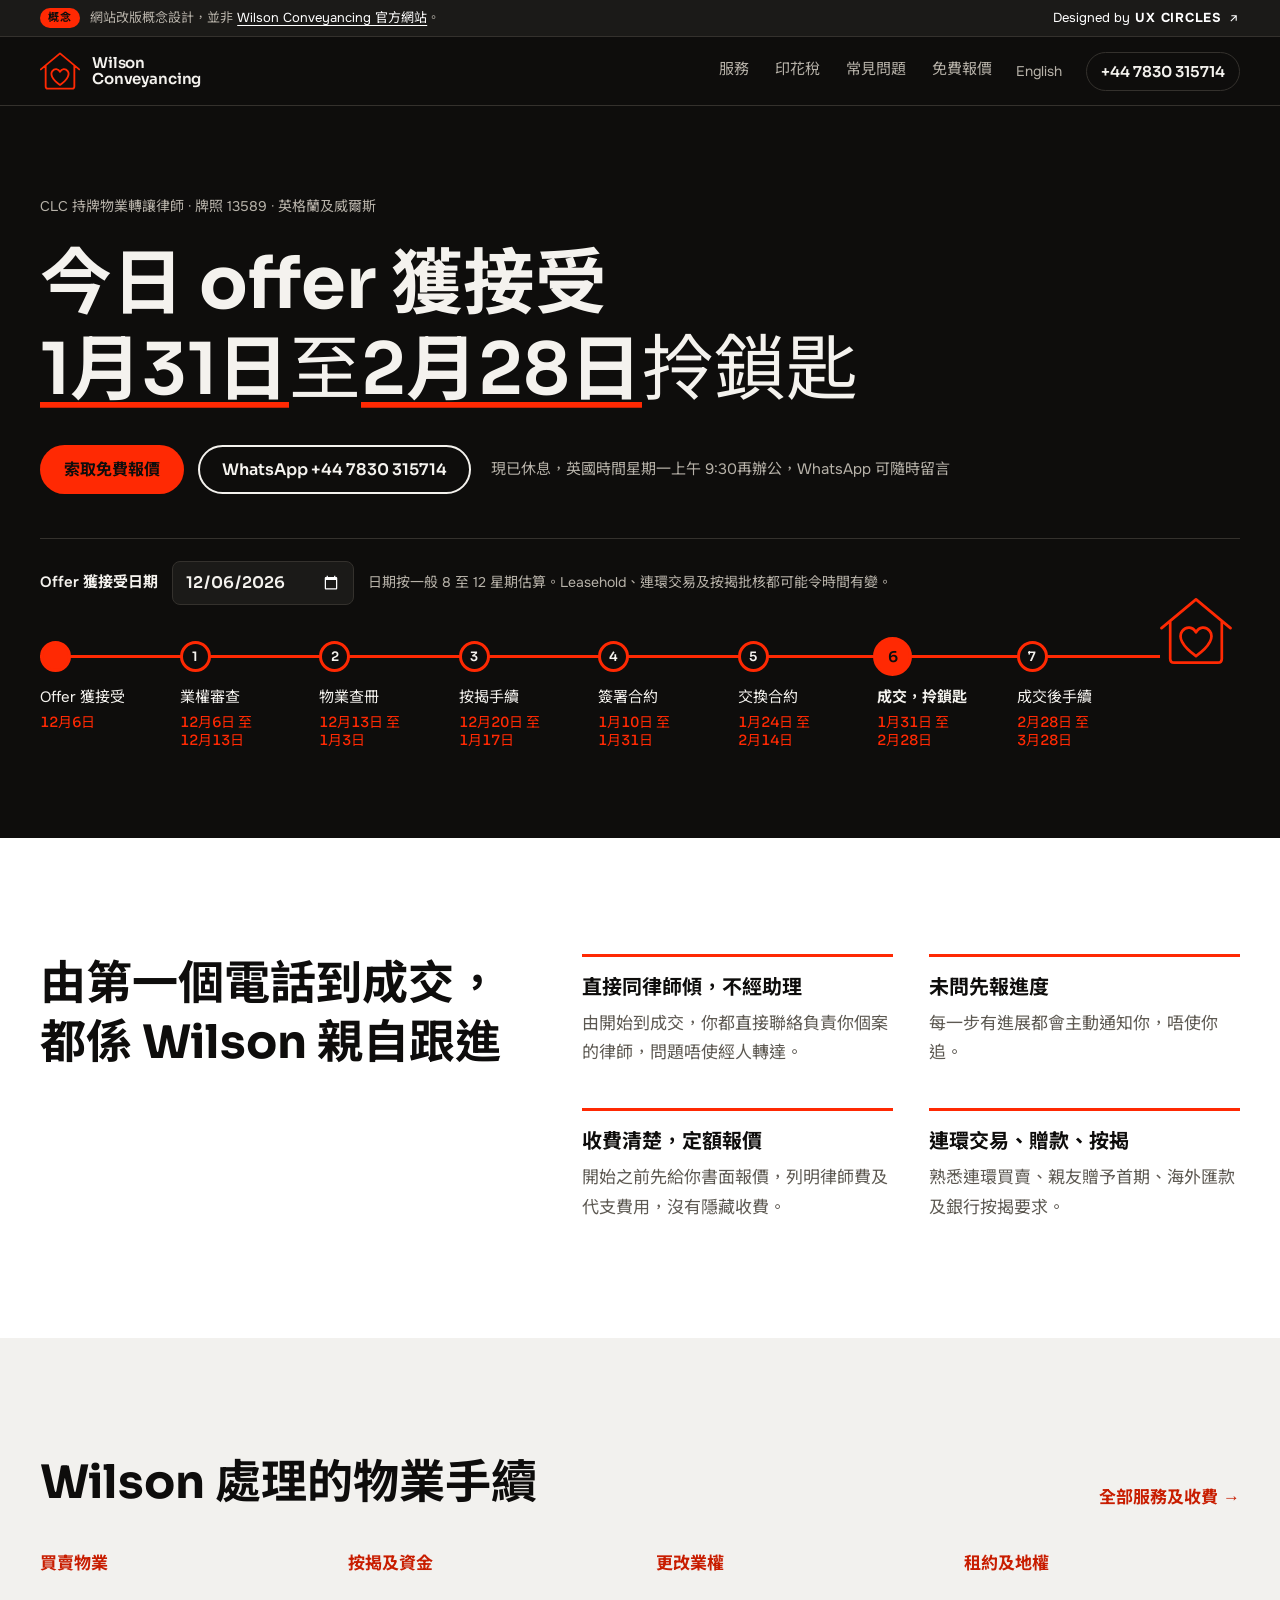
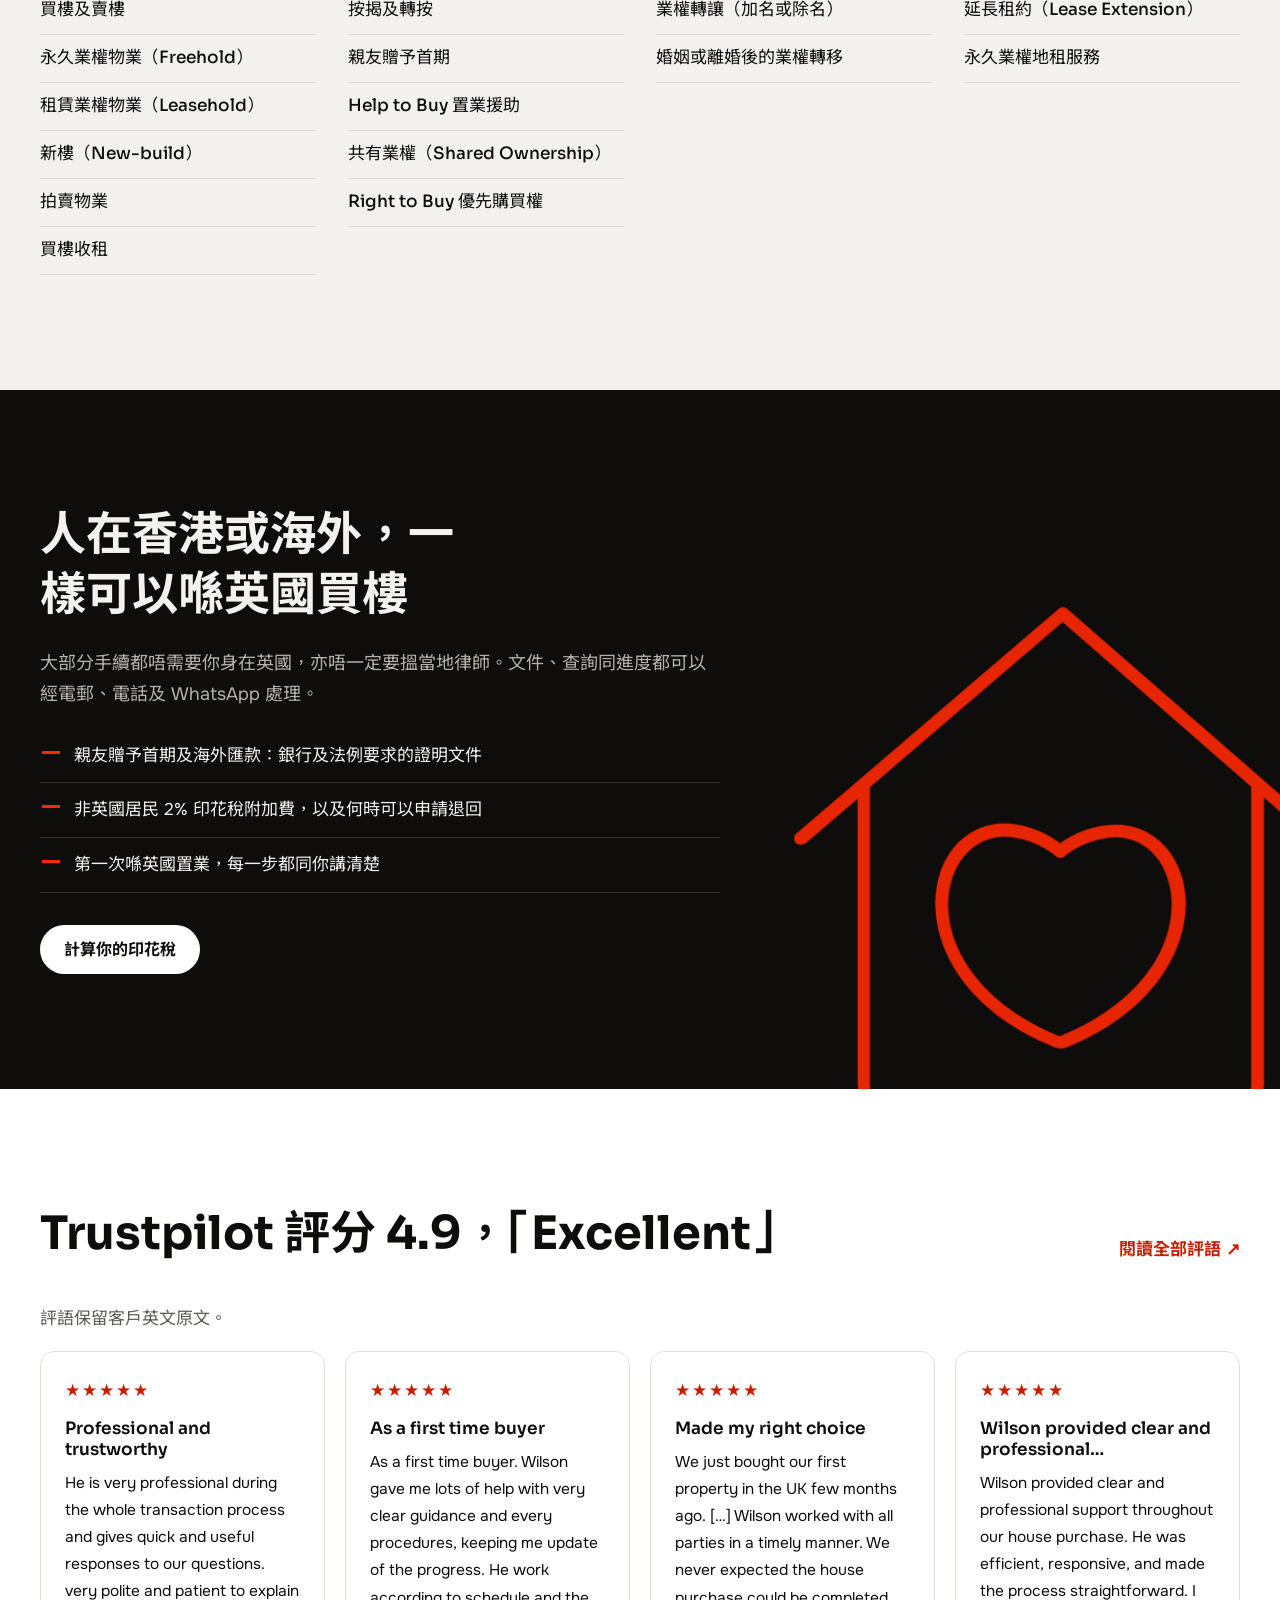
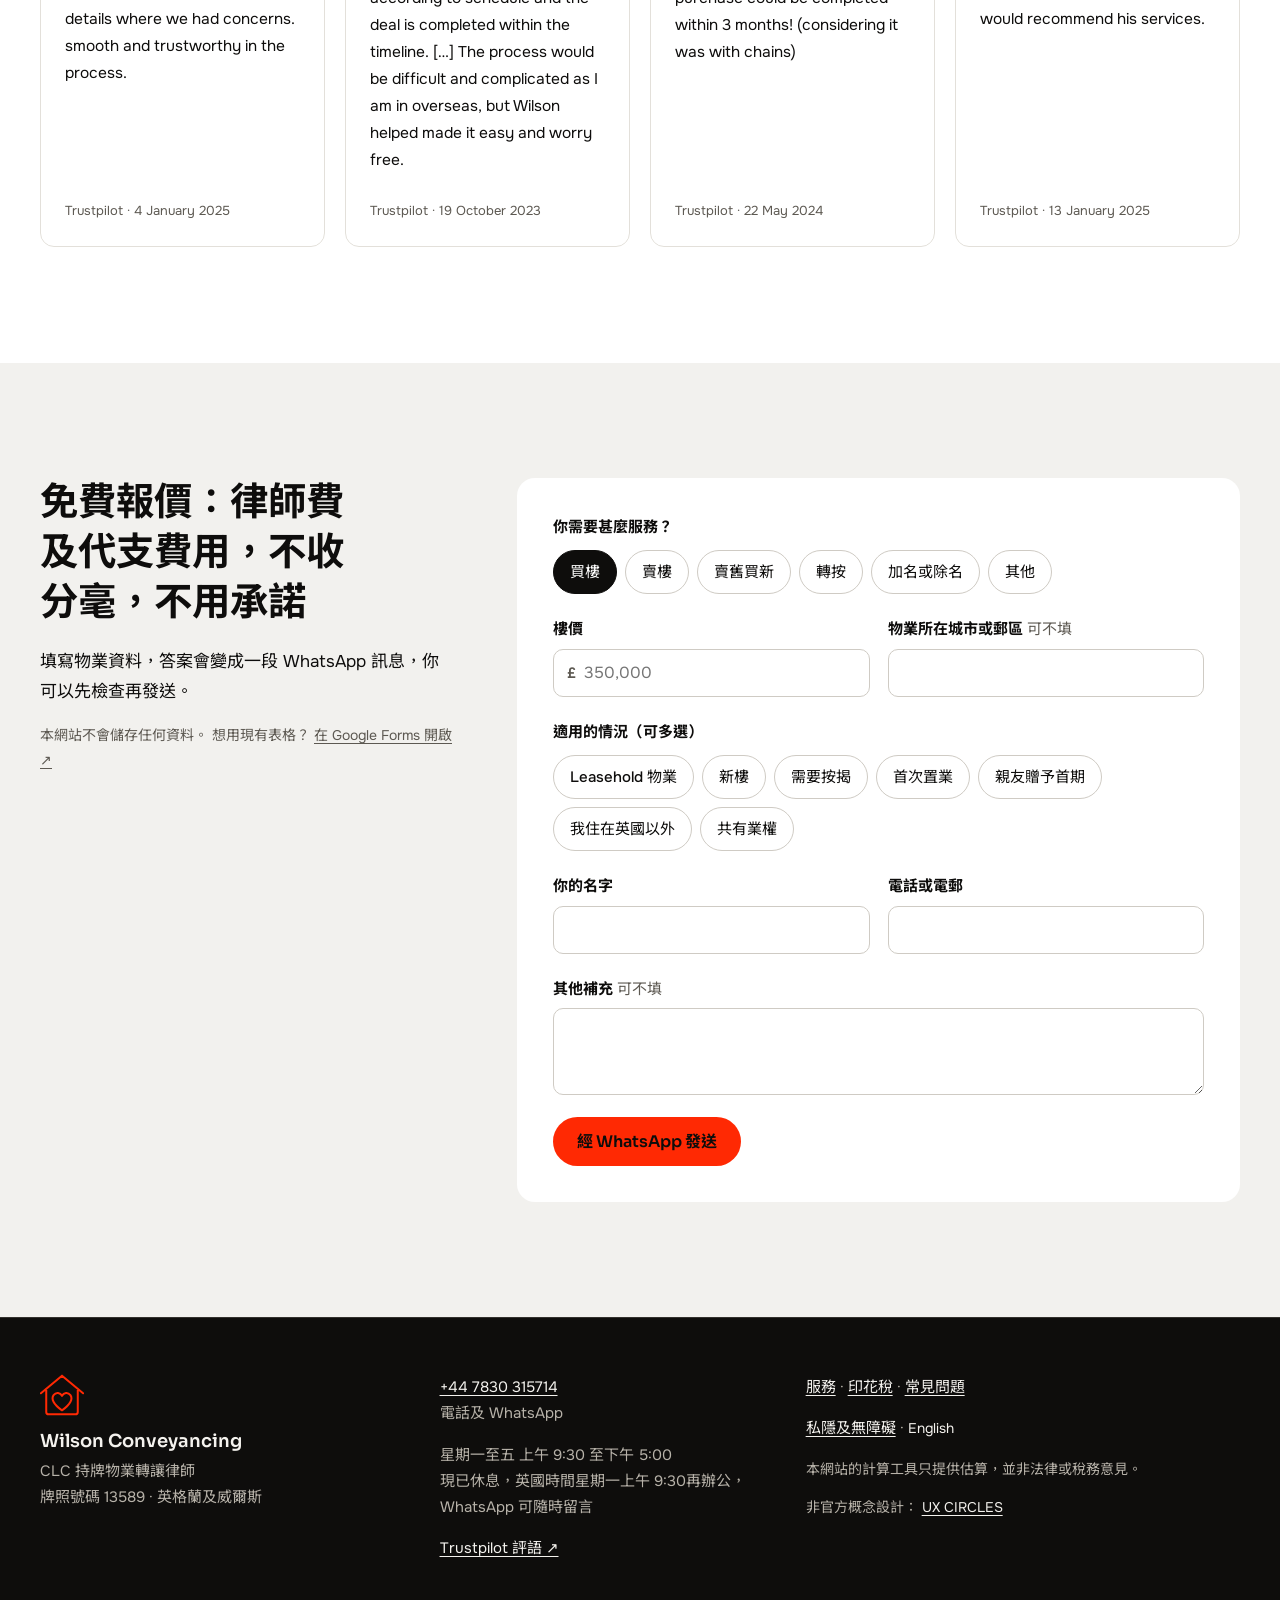
==== commit 35a7e11b: "Concept strip: same structure and behaviour as the other concepts Co-Authored-By: Claude Opus 5.5 <n" ====
--- a/zh/index.html
+++ b/zh/index.html
@@ -13,15 +13,15 @@
 <meta name="theme-color" content="#0e0d0c">
 <link rel="preload" href="../assets/fonts/sora.woff2" as="font" type="font/woff2" crossorigin>
 <link rel="preload" href="../assets/fonts/onest.woff2" as="font" type="font/woff2" crossorigin>
-<link rel="stylesheet" href="../assets/site.css?v=2">
-<script defer src="../assets/site.js?v=2"></script>
+<link rel="stylesheet" href="../assets/site.css?v=3">
+<script defer src="../assets/site.js?v=3"></script>
 </head>
 <body>
 <a class="skip" href="#main">跳至內容</a>
 <div class="concept-bar" role="note">
-  <div class="wrap concept-in">
-    <p><span class="concept-tag">概念</span>概念設計，並非 <a href="https://www.wilsonconveyancing.com/" target="_blank" rel="noopener">Wilson Conveyancing 官方網站</a>。</p>
-    <a class="concept-by" href="https://ux-circles.com/professionals" target="_blank" rel="noopener">設計： <strong>UX CIRCLES</strong> ↗</a>
+  <div class="wrap concept-inner">
+    <p><span class="concept-tag">概念</span><span class="concept-long">網站改版概念設計，並非 <a href="https://www.wilsonconveyancing.com/" target="_blank" rel="noopener">Wilson Conveyancing 官方網站</a>。</span></p>
+    <a href="https://ux-circles.com/professionals" target="_blank" rel="noopener"><span class="concept-by">Designed by </span><strong>UX CIRCLES</strong> <svg viewBox="0 0 24 24" aria-hidden="true"><path d="M7 17 17 7M8 7h9v9"/></svg></a>
   </div>
 </div>
 <header class="site-head">
@@ -48,7 +48,7 @@
 <section class="hero" aria-labelledby="h1">
   <div class="wrap">
     <p class="licence">CLC 持牌物業轉讓律師 · 牌照 13589 · 英格蘭及威爾斯</p>
-    <h1 id="h1"><span data-h1a>今日 offer 獲接受</span><br><span class="h1-2"><span data-k1>1月12日</span>至<span data-k2>2月9日</span>拎鎖匙</span></h1>
+    <h1 id="h1"><span data-h1a>今日 offer 獲接受</span><br><span class="h1-2"><span data-k1>1月13日</span>至<span data-k2>2月10日</span>拎鎖匙</span></h1>
     <div class="hero-act">
       <a class="btn btn-red" href="#quote">索取免費報價</a>
       <a class="btn btn-line" href="https://wa.me/447830315714?text=%E4%BD%A0%E5%A5%BD%20Wilson%EF%BC%8C%E6%88%91%E7%9A%84%20offer%20%E5%B7%B2%E7%8D%B2%E6%8E%A5%E5%8F%97%EF%BC%8C%E6%83%B3%E5%A7%94%E8%A8%97%E4%BD%A0%E8%BE%A6%E7%90%86%E7%89%A9%E6%A5%AD%E8%BD%89%E8%AE%93%E3%80%82">WhatsApp +44 7830 315714</a>
@@ -56,45 +56,45 @@
     </div>
     <form class="when" data-when onsubmit="return false">
       <label for="offer">Offer 獲接受日期</label>
-      <input id="offer" name="offer" type="date" value="2026-11-17">
+      <input id="offer" name="offer" type="date" value="2026-11-18">
       <p class="when-note">日期按一般 8 至 12 星期估算。Leasehold、連環交易及按揭批核都可能令時間有變。</p>
     </form>
     <ol class="track" aria-label="七個步驟及預計日期">
-      <li class="stop is-today"><span class="stop-n" aria-hidden="true"></span><span class="stop-name">Offer 獲接受</span><time class="stop-date" data-today>11月17日</time></li>
+      <li class="stop is-today"><span class="stop-n" aria-hidden="true"></span><span class="stop-name">Offer 獲接受</span><time class="stop-date" data-today>11月18日</time></li>
       <li class="stop" data-from="0" data-to="1">
         <span class="stop-n">1</span>
         <span class="stop-name">業權審查</span>
-        <time class="stop-date" data-range>11月17日 至 11月24日</time>
+        <time class="stop-date" data-range>11月18日 至 11月25日</time>
       </li>
       <li class="stop" data-from="1" data-to="4">
         <span class="stop-n">2</span>
         <span class="stop-name">物業查冊</span>
-        <time class="stop-date" data-range>11月24日 至 12月15日</time>
+        <time class="stop-date" data-range>11月25日 至 12月16日</time>
       </li>
       <li class="stop" data-from="2" data-to="6">
         <span class="stop-n">3</span>
         <span class="stop-name">按揭手續</span>
-        <time class="stop-date" data-range>12月1日 至 12月29日</time>
+        <time class="stop-date" data-range>12月2日 至 12月30日</time>
       </li>
       <li class="stop" data-from="5" data-to="8">
         <span class="stop-n">4</span>
         <span class="stop-name">簽署合約</span>
-        <time class="stop-date" data-range>12月22日 至 1月12日</time>
+        <time class="stop-date" data-range>12月23日 至 1月13日</time>
       </li>
       <li class="stop" data-from="7" data-to="10">
         <span class="stop-n">5</span>
         <span class="stop-name">交換合約</span>
-        <time class="stop-date" data-range>1月5日 至 1月26日</time>
+        <time class="stop-date" data-range>1月6日 至 1月27日</time>
       </li>
       <li class="stop is-keys" data-from="8" data-to="12">
         <span class="stop-n">6</span>
         <span class="stop-name">成交，拎鎖匙</span>
-        <time class="stop-date" data-range>1月12日 至 2月9日</time>
+        <time class="stop-date" data-range>1月13日 至 2月10日</time>
       </li>
       <li class="stop" data-from="12" data-to="16">
         <span class="stop-n">7</span>
         <span class="stop-name">成交後手續</span>
-        <time class="stop-date" data-range>2月9日 至 3月9日</time>
+        <time class="stop-date" data-range>2月10日 至 3月10日</time>
       </li>
       <li class="stop is-home"><svg class="track-house" viewBox="0 0 240 225" aria-hidden="true"><path d="M5 103 L120 7 L235 103 M34 79 V205 Q34 218 47 218 H193 Q206 218 206 205 V79 M120 196 C72 162 60 132 74 113 C88 95 110 99 120 117 C130 99 152 95 166 113 C180 132 168 162 120 196 Z"/></svg><span class="sr">你的新居</span></li>
     </ol>
--- a/assets/site.css
+++ b/assets/site.css
@@ -40,12 +40,17 @@
 .skip { position: absolute; left: 12px; top: -60px; z-index: 100; background: var(--red); color: var(--ink); padding: 10px 14px; font-weight: 600; }
 .skip:focus { top: 12px; }
 
-/* ---------- concept bar ---------- */
-.concept-bar { background: var(--paper); color: var(--ink); font-size: .8125rem; border-bottom: 1px solid #e3e0da; }
-.concept-in { display: flex; gap: 8px 20px; justify-content: space-between; align-items: center; padding: 8px 0; flex-wrap: wrap; }
-.concept-in p { margin: 0; }
-.concept-tag { display: inline-block; background: var(--ink); color: var(--paper); font-weight: 600; padding: 1px 8px; margin-right: 8px; border-radius: 3px; font-size: .75rem; letter-spacing: .02em; }
-.concept-by { text-decoration: none; white-space: nowrap; }
+/* ---------- concept bar (same structure as the other UX CIRCLES concepts) ---------- */
+.concept-bar { background: var(--ink-2); color: var(--on-ink-2); font-size: 13px; line-height: 1.4; border-bottom: 1px solid var(--ink-line); }
+.concept-inner { display: flex; justify-content: space-between; align-items: center; gap: 16px; min-height: 36px; }
+.concept-inner p { margin: 0; display: flex; gap: 10px; align-items: center; min-width: 0; }
+.concept-long { overflow: hidden; text-overflow: ellipsis; white-space: nowrap; }
+.concept-tag { flex-shrink: 0; background: var(--red); color: var(--ink); font-weight: 700; font-size: 11px; letter-spacing: .1em; text-transform: uppercase; padding: 2px 8px; border-radius: 999px; }
+.concept-bar a { color: #fff; }
+.concept-inner > a { display: inline-flex; align-items: center; gap: 5px; text-decoration: none; white-space: nowrap; }
+.concept-inner > a strong { letter-spacing: .06em; }
+.concept-inner > a svg { width: 13px; height: 13px; fill: none; stroke: currentColor; stroke-width: 2; }
+.concept-inner > a:hover { color: var(--red); }
 
 /* ---------- header ---------- */
 .site-head { position: sticky; top: 0; z-index: 50; background: var(--ink); color: var(--on-ink); border-bottom: 1px solid var(--ink-line); }
@@ -280,10 +285,12 @@
   body { padding-bottom: calc(72px + env(safe-area-inset-bottom)); }
   body.menu-open .mbar { display: none; }
 }
+@media (max-width: 640px) {
+  .concept-long { display: none; }
+}
 @media (max-width: 600px) {
   .wrap { width: calc(100% - 32px); }
   :root { --head-h: 62px; }
-  .concept-by { display: none; }
   .why-list, .row2, .svc-grid, .rev-grid { grid-template-columns: 1fr; }
   .hero-act .btn { width: 100%; }
   .hero-act .open-now { margin: 0; }
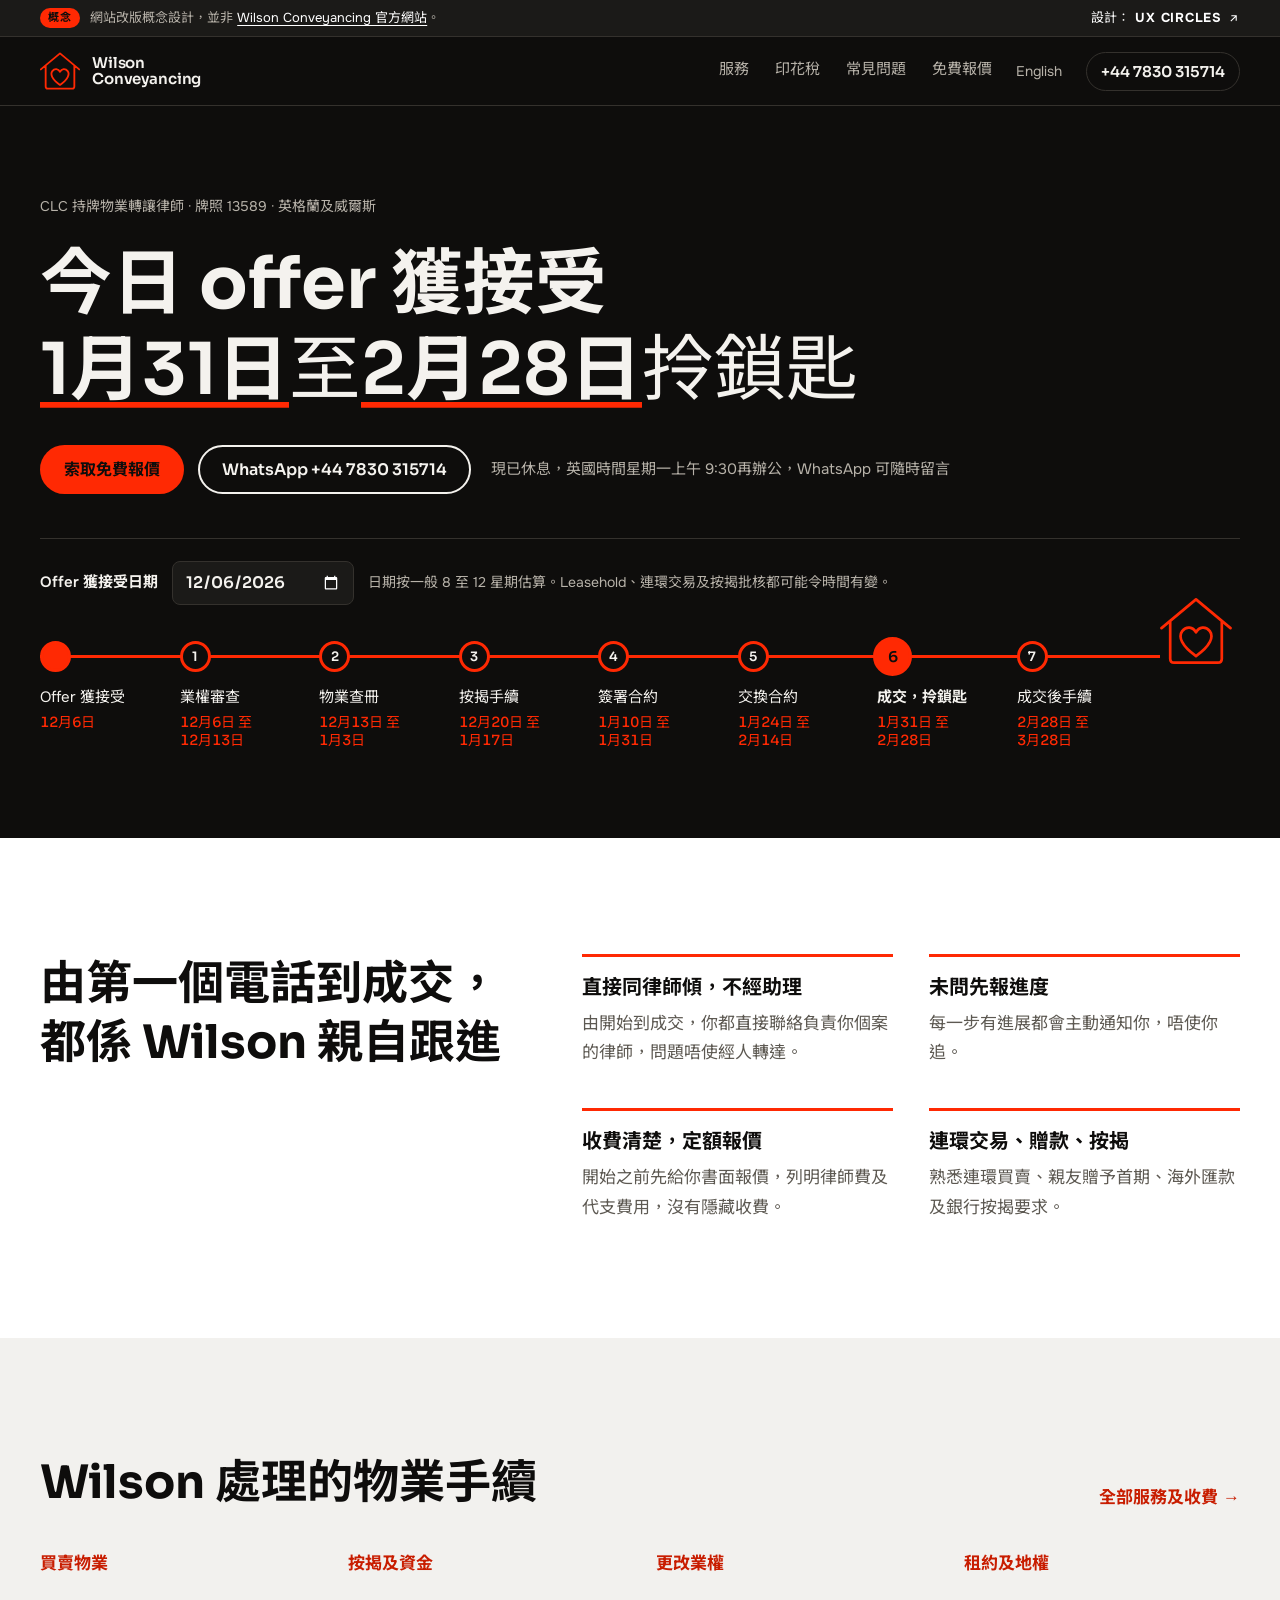
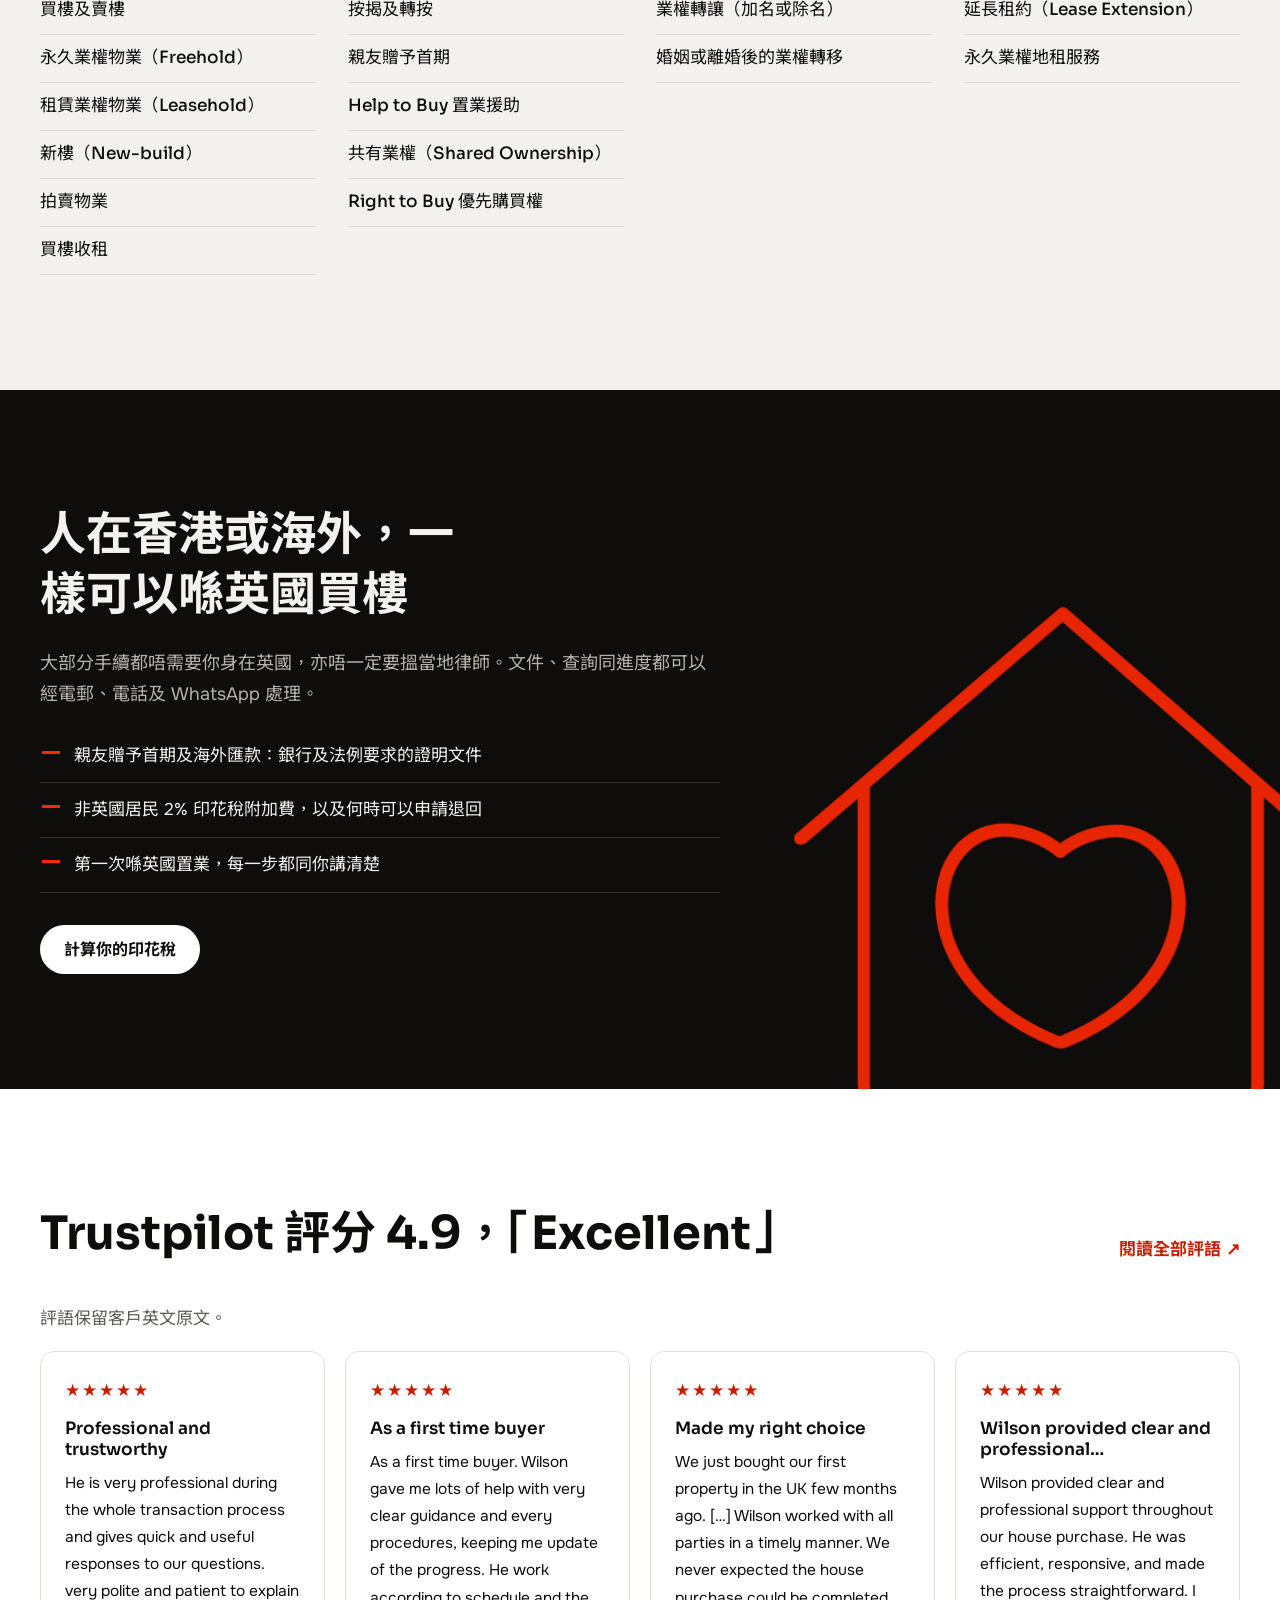
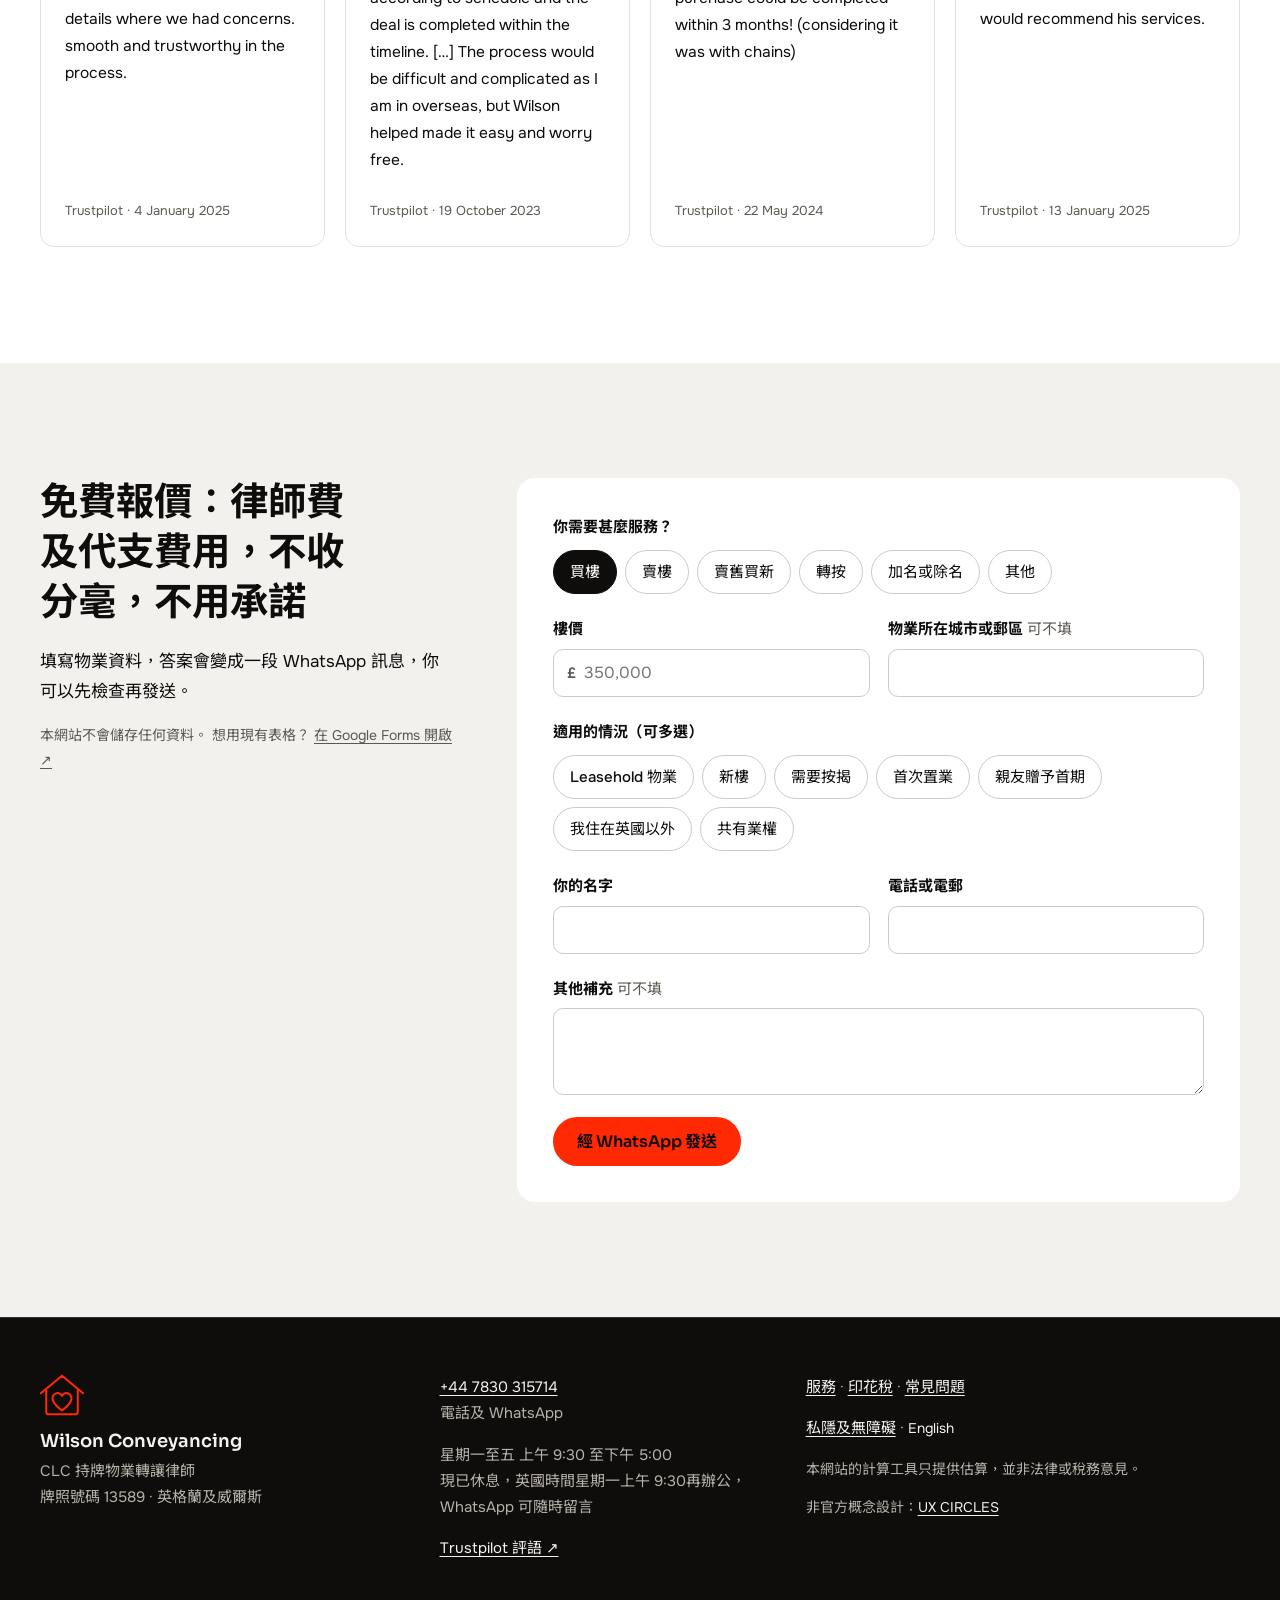
==== commit 48cf23e8: "Standardise the UX CIRCLES concept credit Concept bar reads "Designed by UX CIRCLES" (設計：/设计：UX CIRC" ====
--- a/zh/index.html
+++ b/zh/index.html
@@ -21,7 +21,7 @@
 <div class="concept-bar" role="note">
   <div class="wrap concept-inner">
     <p><span class="concept-tag">概念</span><span class="concept-long">網站改版概念設計，並非 <a href="https://www.wilsonconveyancing.com/" target="_blank" rel="noopener">Wilson Conveyancing 官方網站</a>。</span></p>
-    <a href="https://ux-circles.com/professionals" target="_blank" rel="noopener"><span class="concept-by">Designed by </span><strong>UX CIRCLES</strong> <svg viewBox="0 0 24 24" aria-hidden="true"><path d="M7 17 17 7M8 7h9v9"/></svg></a>
+    <a href="https://ux-circles.com/professionals" target="_blank" rel="noopener"><span class="concept-by">設計：</span><strong>UX CIRCLES</strong> <svg viewBox="0 0 24 24" aria-hidden="true"><path d="M7 17 17 7M8 7h9v9"/></svg></a>
   </div>
 </div>
 <header class="site-head">
@@ -214,7 +214,7 @@
       <p><a href="../zh/services.html">服務</a> · <a href="../zh/stamp-duty.html">印花稅</a> · <a href="../zh/faqs.html">常見問題</a></p>
       <p><a href="../zh/privacy.html">私隱及無障礙</a> · <a class="lang" href="../" lang="en" hreflang="en">English</a></p>
       <p class="small">本網站的計算工具只提供估算，並非法律或稅務意見。</p>
-      <p class="small">非官方概念設計： <a href="https://ux-circles.com/professionals" target="_blank" rel="noopener">UX CIRCLES</a></p>
+      <p class="small">非官方概念設計：<a href="https://ux-circles.com/professionals" target="_blank" rel="noopener">UX CIRCLES</a></p>
     </div>
   </div>
 </footer>
